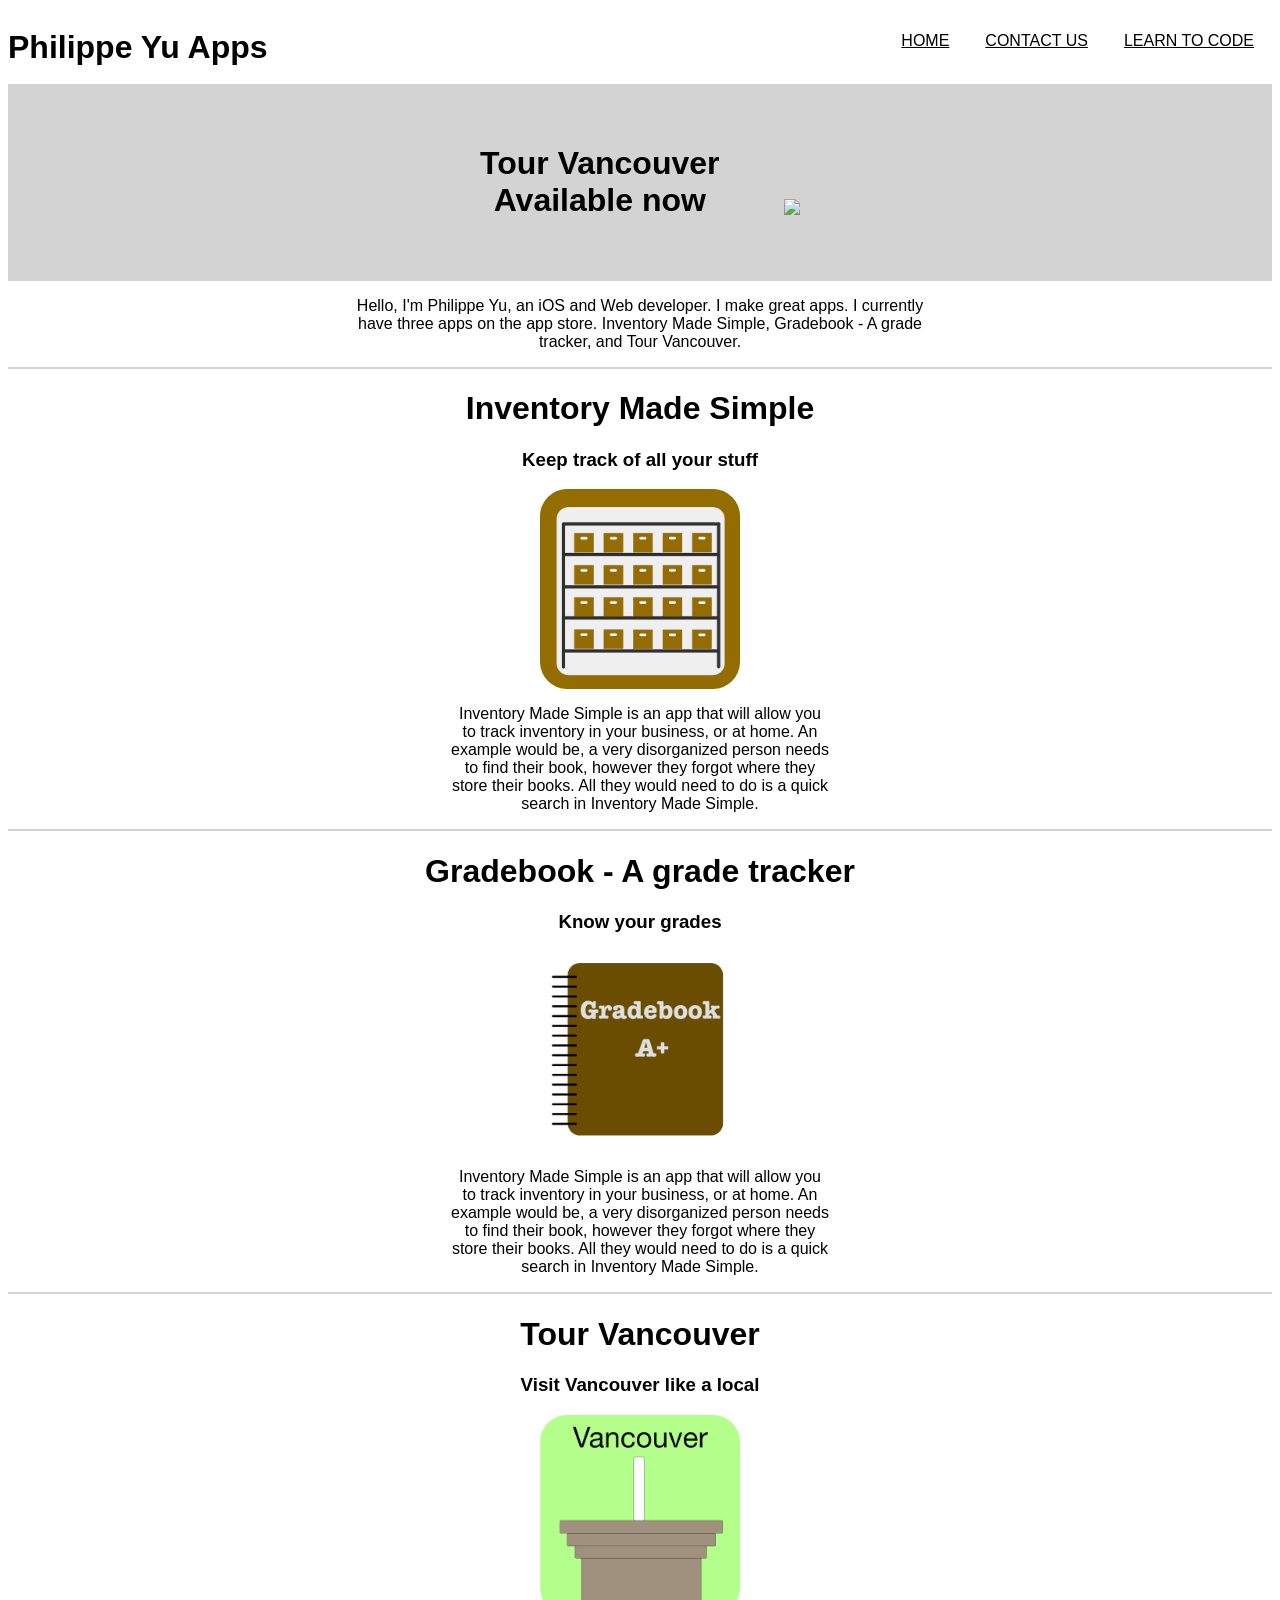
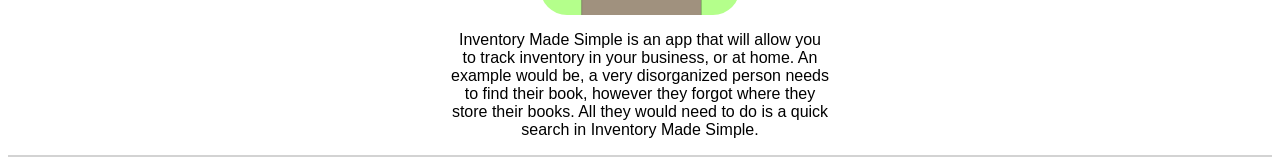
==== index.html @ 2276efa3 "Finished index.html" ====
<!DOCTYPE html>
<html>
  <head>
    <title>Philippe Yu - Home</title>
    <link rel="stylesheet" type="text/css" href="styleindex.css">
  </head>

  <body>
    <div class="navigation">
			<center>
				<ul>
          <li><a href="http://philippeyu.com/learntocode/">Learn to Code</a></li>
					<li><a href="about.html">Contact Us</a></li>
					<li><a href="index.html">Home</a></li>


					<div id="title">
						<li><h1>Philippe Yu Apps</h1></li>
					</div>

				</ul>
			</center>
		</div>

    <div class="banner">
      <center>
        <ul>
          <li><h1>Tour Vancouver<br>Available now</h1></li>
          <li><img src="http://philippeyu.com/gallery/47b8fd247da0d3079ce7b2bf14d1bd28_300x300.png"></li>
        </ul>
      </center>

    </div>

    <div class="about">
      <center>
        <p>Hello, I'm Philippe Yu, an iOS and Web developer. I make great apps. I currently have three apps on the app store. Inventory Made Simple, Gradebook - A grade tracker, and Tour Vancouver.</p>
      </center>
    </div>

    <div class="divider"></div>

    <div class="app">
      <center>
        <h1>Inventory Made Simple</h1>
        <h3>Keep track of all your stuff</h3>
        <ul>
          <li><img src="./images/Inventory.jpg" width="200"></li>
          <li><p>Inventory Made Simple is an app that will allow you to track inventory in your business, or at home. An example would be, a very disorganized person needs to find their book, however they forgot where they store their books. All they would need to do is a quick search in Inventory Made Simple.</p>
        </ul>
      </center>
    </div>

    <div class="divider"></div>

    <div class="app">
      <center>
        <h1>Gradebook - A grade tracker</h1>
        <h3>Know your grades</h3>
        <ul>
          <li><img src="./images/Gradebook.png" width="200"></li>
          <li><p>Inventory Made Simple is an app that will allow you to track inventory in your business, or at home. An example would be, a very disorganized person needs to find their book, however they forgot where they store their books. All they would need to do is a quick search in Inventory Made Simple.</p>
        </ul>
      </center>
    </div>

    <div class="divider"></div>

    <div class="app">
      <center>
        <h1>Tour Vancouver</h1>
        <h3>Visit Vancouver like a local</h3>
        <ul>
          <li><img src="./images/Tour-Vancouver.png" width="200"></li>
          <li><p>Inventory Made Simple is an app that will allow you to track inventory in your business, or at home. An example would be, a very disorganized person needs to find their book, however they forgot where they store their books. All they would need to do is a quick search in Inventory Made Simple.</p>
        </ul>
      </center>
    </div>

    <div class="divider"></div>



  </body>
</html>
---- styleindex.css ----
body {
	background-color: #FFF;
	font-family: Helvetica, sans-serif;
}
/* Navigation Bar */
.navigation li {
	margin-left: 0px;
	margin-right: 0px;
	padding: 10px 2px;
	text-transform: uppercase;
	display: inline;
	float: right;

}

.navigation ul {
	margin: 0;
	padding: 0;
	list-style-type: none;
}

.navigation a {
	display: block;
	text-align: center;
	color: black;
	padding: 14px 16px;
}

.navigation {
	height: 60px;
	width: 100%;
	top: 0px;
	left: 0px;
}
.navigation h1 {
  padding: 0px 0px;
}

/* change the color when the mouse hovers over a navigation bar button */
.navigation a:hover {
	background-color: lightgray;
}

/* Make the title go on the left side of the navi bar */
#title li {
	float: left;
	padding-left: 0px;
	padding-top: 0px;
  text-transform: none;
  font-family: sans-serif;
}

/* Banner */
.banner {
  background-color: lightgrey;
  width: 100%;
  height: 30%;
}

.banner li {
  display: inline-block;
  float: none;
  padding: 0px 30px;
  text-align: center;
}

.banner ul {
  padding: 40px 0px;
}

.banner img {
  vertical-align: middle;
}

/* about */
.about p {
  width: 45%;
}

/* divider */
.divider {
  height: 2px;
  width: 100%;
  background-color: lightgrey;
}

/* app */
.app li {
  display: inline;
  float: none;
  padding: 0px 0px;
}
.app ul {
  padding: 10px 0px;
  display: inline;
  float: none;
}
.app img {
  vertical-align: middle;
  border-radius: 27px;
}

.app p {
  width: 30%;
  vertical-align: baseline;
}
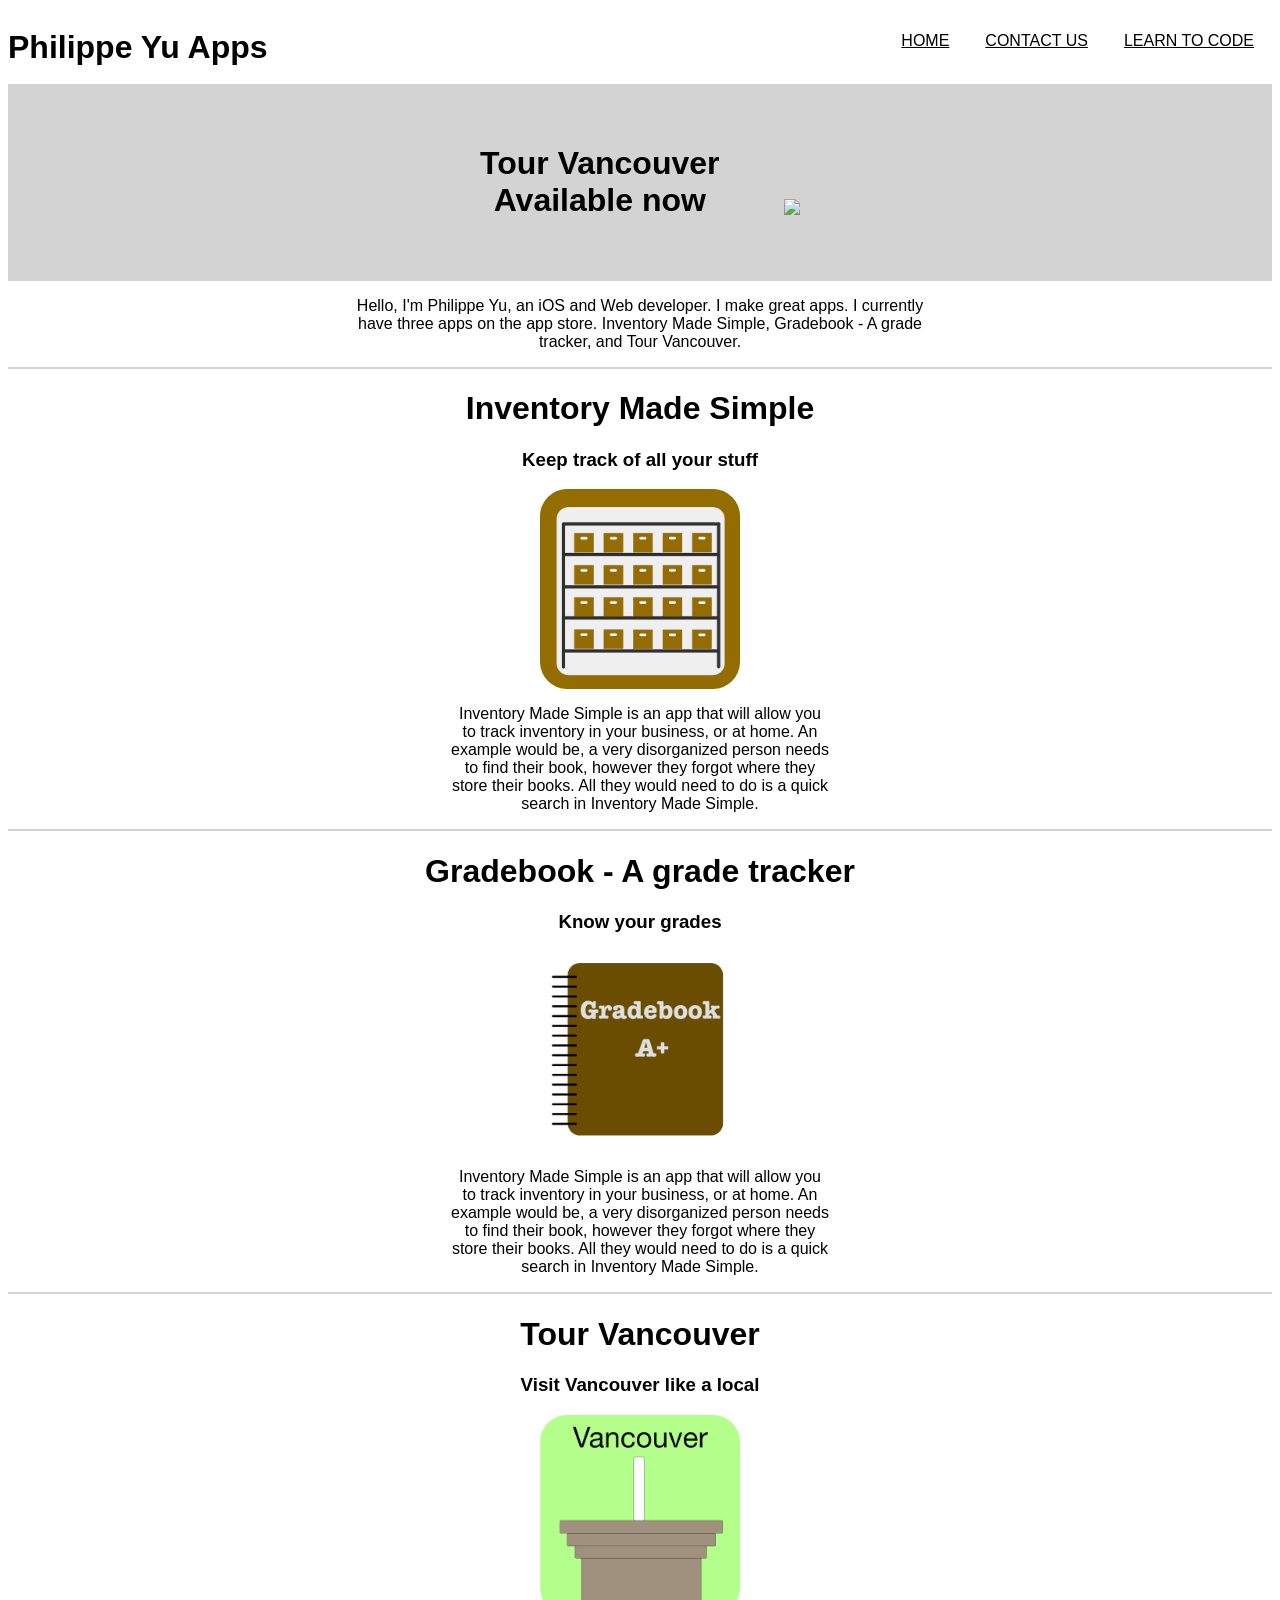
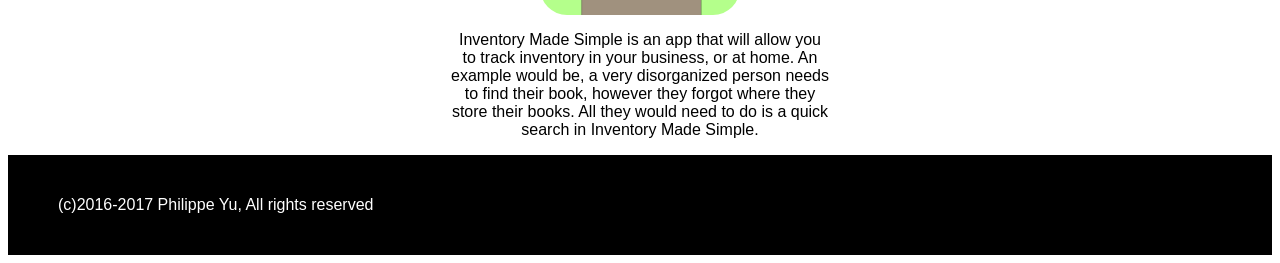
==== commit b8d05363: "Added a footer" ====
--- a/index.html
+++ b/index.html
@@ -77,8 +77,9 @@
       </center>
     </div>
 
-    <div class="divider"></div>
-
+    <div class="footer">
+      <p>(c)2016-2017 Philippe Yu, All rights reserved</p>
+    </div>
 
 
   </body>
--- a/styleindex.css
+++ b/styleindex.css
@@ -104,3 +104,19 @@
   width: 30%;
   vertical-align: baseline;
 }
+
+/* footer */
+
+.footer {
+	height: 100px;
+	background-color: black;
+	color: white;
+	width: 100%;
+}
+
+.footer p {
+	text-align: center;
+	display: inline-block;
+	float: none;
+	padding: 25px 50px;
+}
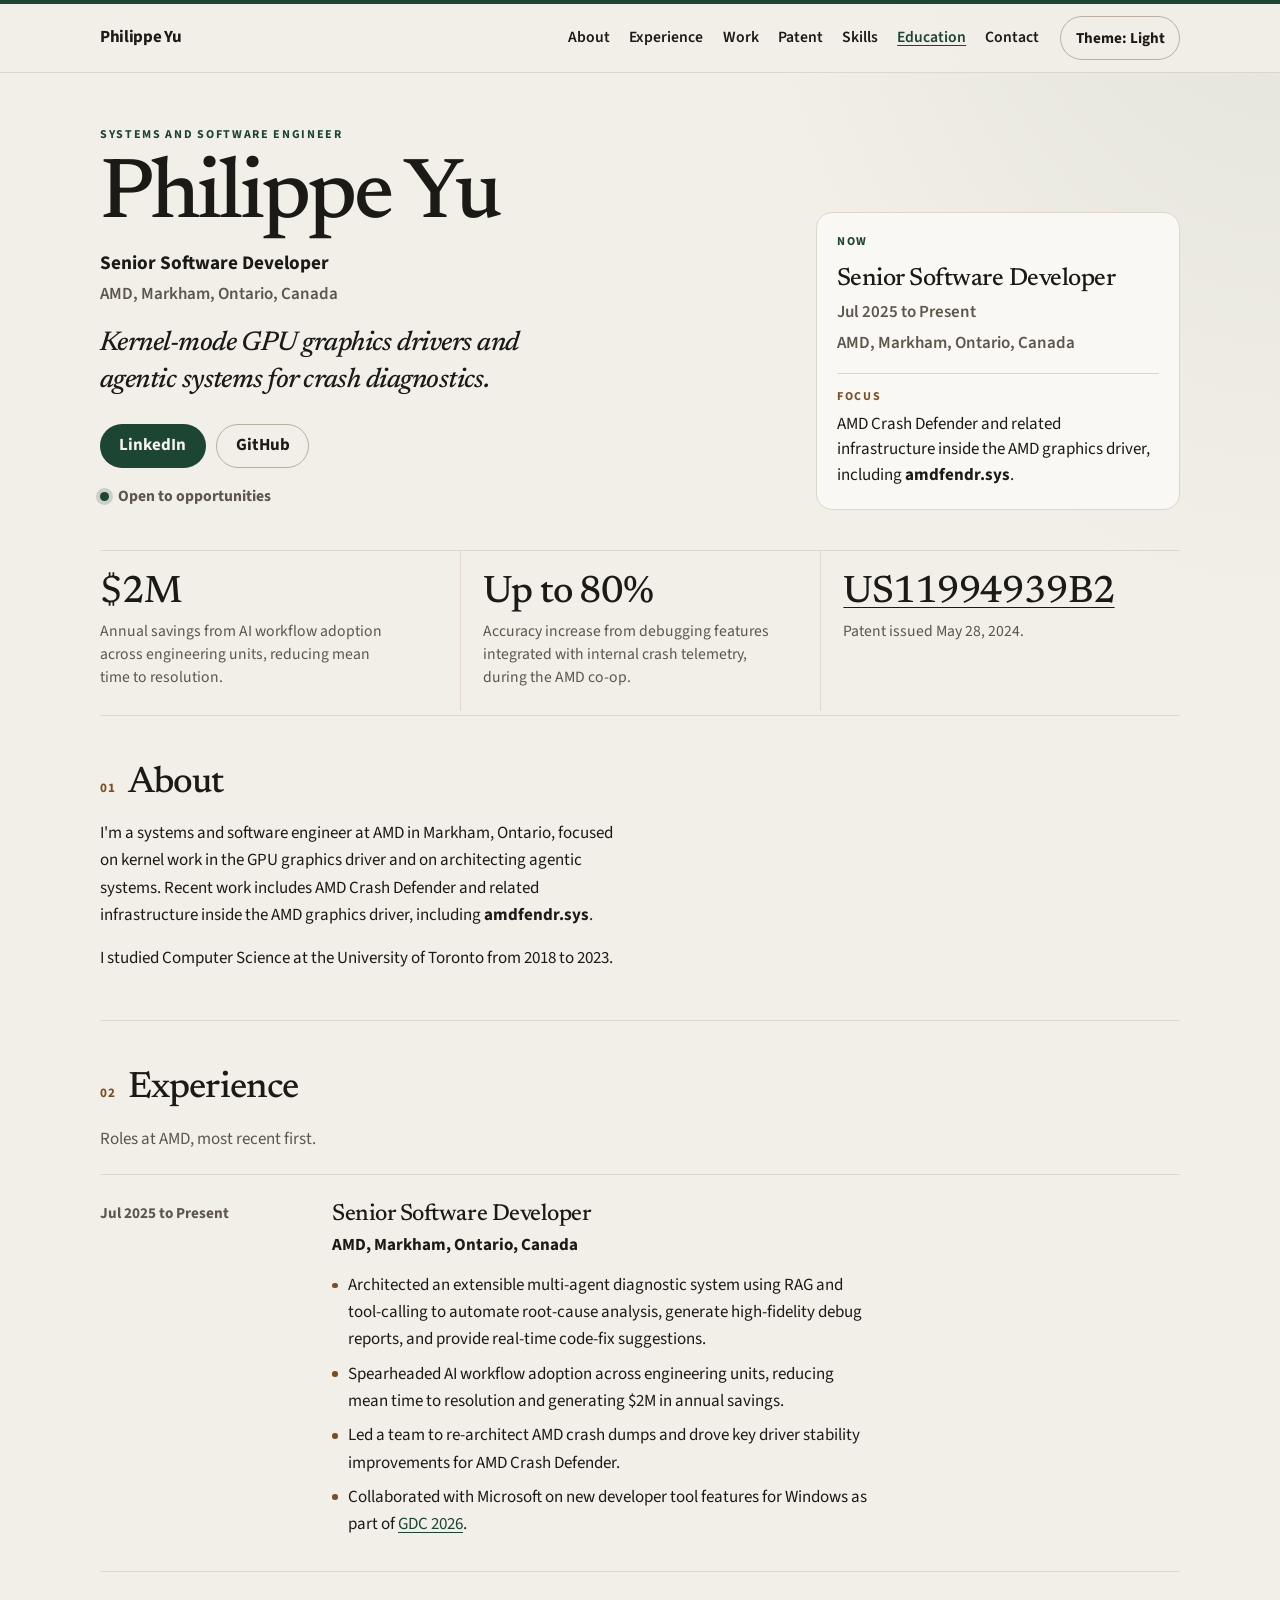
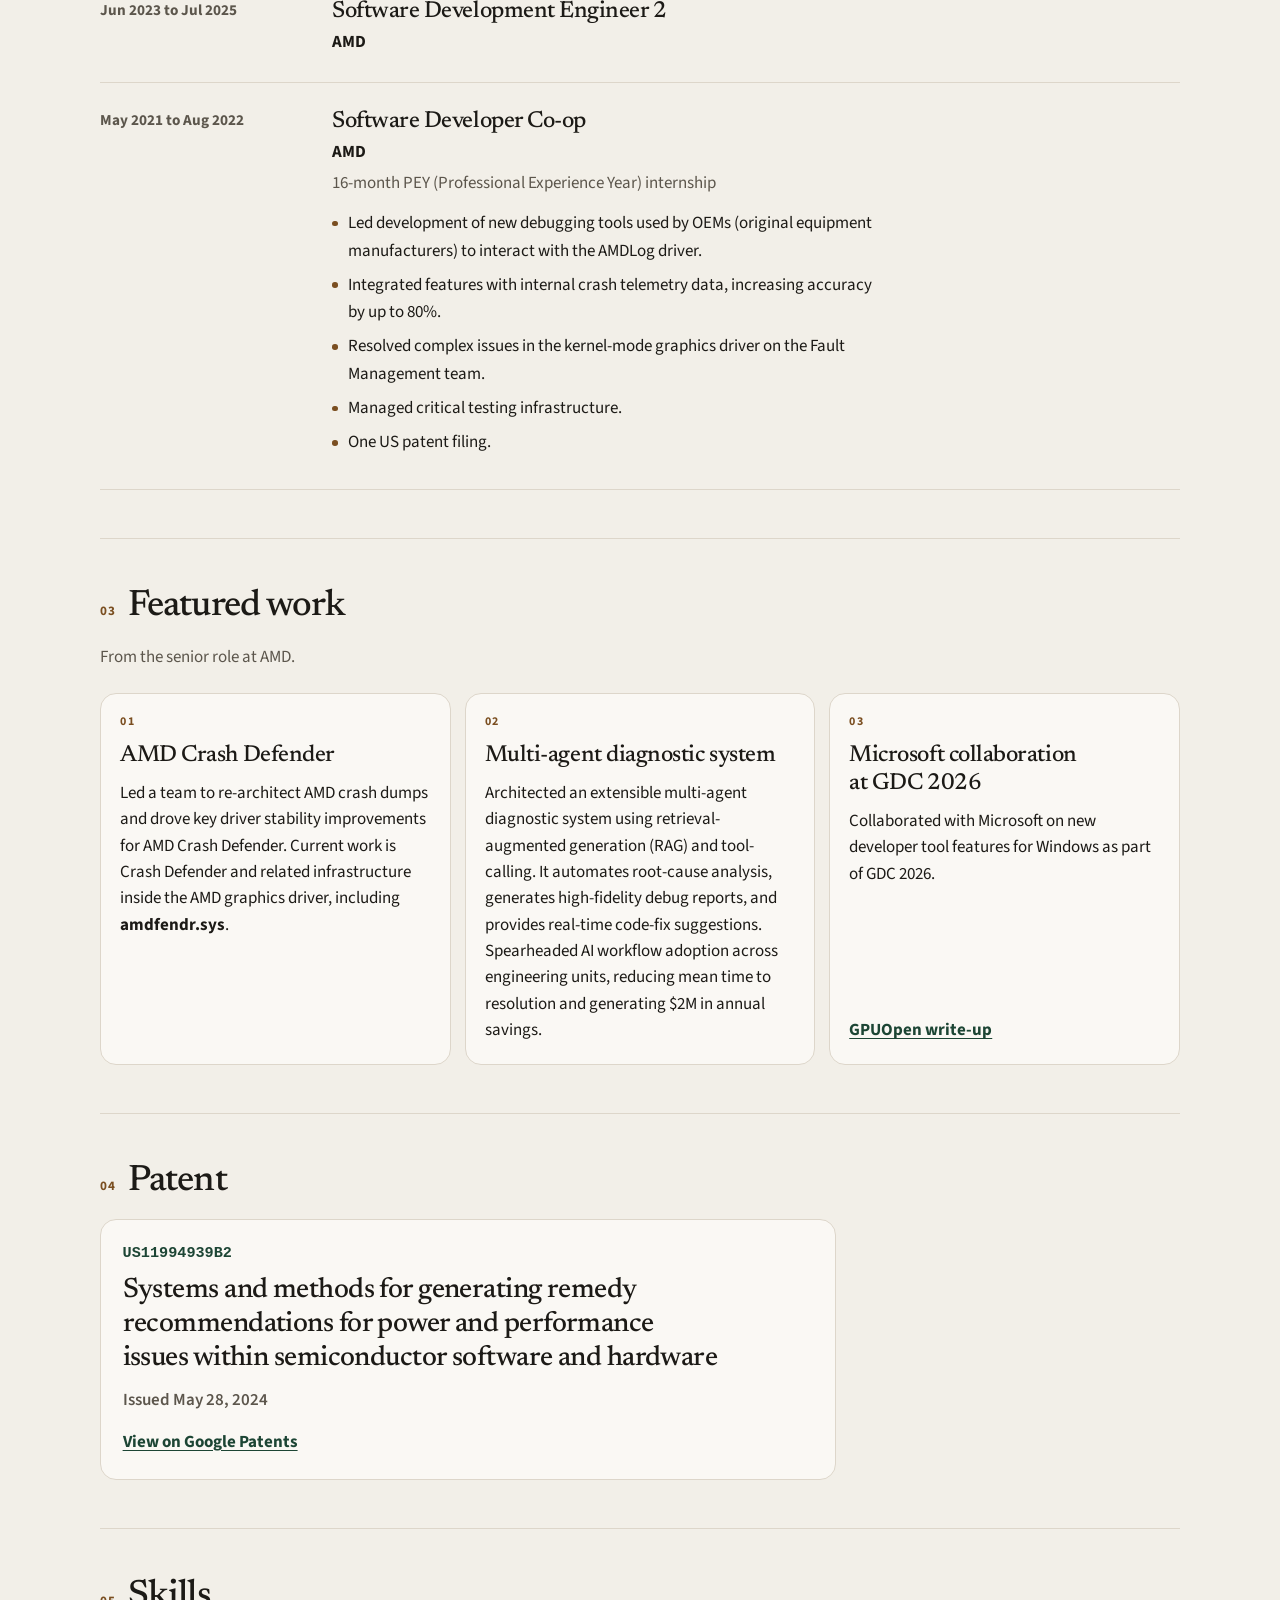
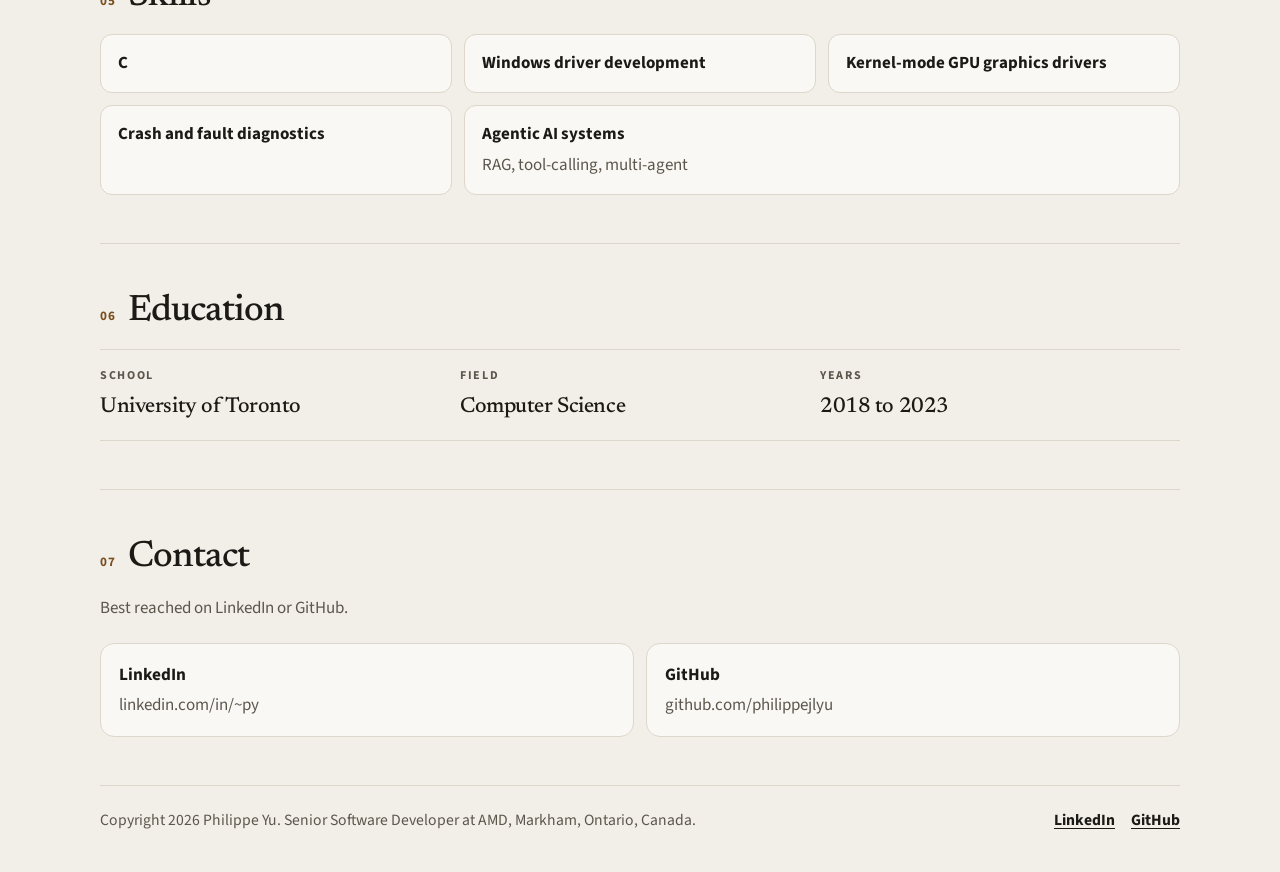
==== commit 3cc98854: "Replace the 2019 app site with a static personal site. GitHub Pages can serve this from the reposito" ====
--- a/index.html
+++ b/index.html
@@ -1,86 +1,344 @@
 <!DOCTYPE html>
-<html>
+<html lang="en-CA">
   <head>
-    <title>Philippe Yu - Home</title>
-    <link rel="stylesheet" type="text/css" href="styleindex.css">
+    <meta charset="utf-8">
+    <meta name="viewport" content="width=device-width, initial-scale=1">
+    <title>Philippe Yu | Senior Software Developer at AMD</title>
+    <meta name="description" content="Philippe Yu is a Senior Software Developer at AMD in Markham, Ontario, focused on kernel-mode GPU drivers, Crash Defender, and agentic diagnostics.">
+    <meta name="author" content="Philippe Yu">
+    <meta name="color-scheme" content="light dark">
+    <meta name="theme-color" content="#f2efe8" id="theme-color">
+    <meta name="robots" content="index,follow,max-image-preview:large">
+    <meta name="format-detection" content="telephone=no">
+    <link rel="canonical" href="https://philippeyu.com/">
+    <meta property="og:type" content="website">
+    <meta property="og:site_name" content="Philippe Yu">
+    <meta property="og:locale" content="en_CA">
+    <meta property="og:url" content="https://philippeyu.com/">
+    <meta property="og:title" content="Philippe Yu | Senior Software Developer at AMD">
+    <meta property="og:description" content="Philippe Yu is a Senior Software Developer at AMD in Markham, Ontario, focused on kernel-mode GPU drivers, Crash Defender, and agentic diagnostics.">
+    <meta property="og:image" content="https://philippeyu.com/og.png">
+    <meta property="og:image:type" content="image/png">
+    <meta property="og:image:width" content="1200">
+    <meta property="og:image:height" content="630">
+    <meta property="og:image:alt" content="Philippe Yu, Senior Software Developer at AMD in Markham, Ontario.">
+    <meta name="twitter:card" content="summary_large_image">
+    <meta name="twitter:title" content="Philippe Yu | Senior Software Developer at AMD">
+    <meta name="twitter:description" content="Philippe Yu is a Senior Software Developer at AMD in Markham, Ontario, focused on kernel-mode GPU drivers, Crash Defender, and agentic diagnostics.">
+    <meta name="twitter:image" content="https://philippeyu.com/og.png">
+    <meta name="twitter:image:alt" content="Philippe Yu, Senior Software Developer at AMD in Markham, Ontario.">
+    <link rel="icon" href="favicon.svg" type="image/svg+xml">
+    <link rel="icon" href="favicon-32.png" type="image/png" sizes="32x32">
+    <link rel="apple-touch-icon" href="apple-touch-icon.png">
+    <link rel="me" href="https://github.com/philippejlyu">
+    <link rel="me" href="https://www.linkedin.com/in/~py">
+    <link rel="preload" href="fonts/newsreader-500.woff2" as="font" type="font/woff2" crossorigin>
+    <link rel="preload" href="fonts/source-sans-3-400.woff2" as="font" type="font/woff2" crossorigin>
+    <script>
+      (function () {
+        var root = document.documentElement;
+        root.classList.add("js");
+        var theme = null;
+        try { theme = localStorage.getItem("theme"); } catch (e) {}
+        if (theme === "light" || theme === "dark") root.setAttribute("data-theme", theme);
+        var dark = theme === "dark" || (theme !== "light" && window.matchMedia("(prefers-color-scheme: dark)").matches);
+        var meta = document.getElementById("theme-color");
+        if (meta) meta.setAttribute("content", dark ? "#131411" : "#f2efe8");
+      })();
+    </script>
+    <style>
+      :root { color-scheme: light; background: #f2efe8; }
+      @media (prefers-color-scheme: dark) {
+        :root:not([data-theme="light"]) { color-scheme: dark; background: #131411; }
+      }
+      :root[data-theme="dark"] { color-scheme: dark; background: #131411; }
+      :root[data-theme="light"] { color-scheme: light; background: #f2efe8; }
+    </style>
+    <link rel="stylesheet" href="styles.css">
+    <script type="application/ld+json">
+      {
+        "@context": "https://schema.org",
+        "@type": "Person",
+        "name": "Philippe Yu",
+        "jobTitle": "Senior Software Developer",
+        "description": "Systems and software engineer at AMD working on kernel-mode GPU graphics drivers, Crash Defender, and agentic diagnostic systems.",
+        "url": "https://philippeyu.com/",
+        "worksFor": {
+          "@type": "Organization",
+          "name": "AMD",
+          "address": {
+            "@type": "PostalAddress",
+            "addressLocality": "Markham",
+            "addressRegion": "Ontario",
+            "addressCountry": "CA"
+          }
+        },
+        "alumniOf": {
+          "@type": "CollegeOrUniversity",
+          "name": "University of Toronto"
+        },
+        "knowsAbout": [
+          "C",
+          "Windows driver development",
+          "Kernel-mode GPU graphics drivers",
+          "Crash and fault diagnostics",
+          "Agentic AI systems (RAG, tool-calling, multi-agent)"
+        ],
+        "sameAs": [
+          "https://github.com/philippejlyu",
+          "https://www.linkedin.com/in/~py"
+        ]
+      }
+    </script>
   </head>
-
-  <body>
-    <div class="navigation">
-			<center>
-				<ul>
-          <li><a href="http://philippeyu.com/learntocode/">Learn to Code</a></li>
-					<li><a href="about.html">Contact Us</a></li>
-					<li><a href="index.html">Home</a></li>
-
-
-					<div id="title">
-						<li><h1>Philippe Yu Apps</h1></li>
-					</div>
-
-				</ul>
-			</center>
-		</div>
-
-    <div class="banner">
-      <center>
-        <ul>
-          <li><h1>Tour Vancouver<br>Available now</h1></li>
-          <li><img src="http://philippeyu.com/gallery/47b8fd247da0d3079ce7b2bf14d1bd28_300x300.png"></li>
-        </ul>
-      </center>
-
-    </div>
-
-    <div class="about">
-      <center>
-        <p>Hello, I'm Philippe Yu, an iOS and Web developer. I make great apps. I currently have three apps on the app store. Inventory Made Simple, Gradebook - A grade tracker, and Tour Vancouver.</p>
-      </center>
-    </div>
-
-    <div class="divider"></div>
-
-    <div class="app">
-      <center>
-        <h1>Inventory Made Simple</h1>
-        <h3>Keep track of all your stuff</h3>
-        <ul>
-          <li><img src="./images/Inventory.jpg" width="200"></li>
-          <li><p>Inventory Made Simple is an app that will allow you to track inventory in your business, or at home. An example would be, a very disorganized person needs to find their book, however they forgot where they store their books. All they would need to do is a quick search in Inventory Made Simple.</p>
-        </ul>
-      </center>
-    </div>
-
-    <div class="divider"></div>
-
-    <div class="app">
-      <center>
-        <h1>Gradebook - A grade tracker</h1>
-        <h3>Know your grades</h3>
-        <ul>
-          <li><img src="./images/Gradebook.png" width="200"></li>
-          <li><p>Inventory Made Simple is an app that will allow you to track inventory in your business, or at home. An example would be, a very disorganized person needs to find their book, however they forgot where they store their books. All they would need to do is a quick search in Inventory Made Simple.</p>
-        </ul>
-      </center>
-    </div>
-
-    <div class="divider"></div>
-
-    <div class="app">
-      <center>
-        <h1>Tour Vancouver</h1>
-        <h3>Visit Vancouver like a local</h3>
-        <ul>
-          <li><img src="./images/Tour-Vancouver.png" width="200"></li>
-          <li><p>Inventory Made Simple is an app that will allow you to track inventory in your business, or at home. An example would be, a very disorganized person needs to find their book, however they forgot where they store their books. All they would need to do is a quick search in Inventory Made Simple.</p>
-        </ul>
-      </center>
-    </div>
-
-    <div class="footer">
-      <p>(c)2016-2017 Philippe Yu, All rights reserved</p>
-    </div>
-
-
+  <body id="top">
+    <a class="skip-link" href="#content">Skip to content</a>
+    <header class="site-header">
+      <div class="wrap header-bar">
+        <a class="brand" href="#top">Philippe Yu</a>
+        <button type="button" class="nav-toggle" aria-expanded="false" aria-controls="site-nav">
+          <span class="menu-label">Menu</span>
+          <span class="close-label">Close</span>
+        </button>
+        <nav id="site-nav" class="nav" aria-label="Sections">
+          <ul role="list">
+            <li><a href="#about">About</a></li>
+            <li><a href="#experience">Experience</a></li>
+            <li><a href="#work">Work</a></li>
+            <li><a href="#patent">Patent</a></li>
+            <li><a href="#skills">Skills</a></li>
+            <li><a href="#education">Education</a></li>
+            <li><a href="#contact">Contact</a></li>
+          </ul>
+        </nav>
+        <button type="button" class="theme-toggle" aria-pressed="false">
+          <span class="when-light">Theme: Light</span>
+          <span class="when-dark">Theme: Dark</span>
+        </button>
+      </div>
+    </header>
+
+    <main id="content" tabindex="-1">
+      <section class="hero" aria-labelledby="hero-heading">
+        <div class="wrap">
+          <div class="hero-grid">
+            <div class="hero-copy">
+              <p class="kicker">Systems and software engineer</p>
+              <h1 id="hero-heading">
+                <span class="name">Philippe Yu</span>
+                <span class="role">Senior Software Developer</span>
+              </h1>
+              <p class="org">AMD, Markham, Ontario, Canada</p>
+              <p class="pitch">Kernel-mode GPU graphics drivers and agentic systems for crash diagnostics.</p>
+              <div class="hero-actions">
+                <a class="button button-primary" href="https://www.linkedin.com/in/~py" rel="me noopener noreferrer" target="_blank">LinkedIn<span class="sr-only"> (opens in a new tab)</span></a>
+                <a class="button button-secondary" href="https://github.com/philippejlyu" rel="me noopener noreferrer" target="_blank">GitHub<span class="sr-only"> (opens in a new tab)</span></a>
+              </div>
+              <p class="availability"><span class="status-dot" aria-hidden="true"></span> Open to opportunities</p>
+            </div>
+            <aside class="now" aria-label="Current role">
+              <p class="now-kicker">Now</p>
+              <p class="now-title">Senior Software Developer</p>
+              <p class="now-meta"><time datetime="2025-07">Jul 2025</time> to Present</p>
+              <p class="now-meta">AMD, Markham, Ontario, Canada</p>
+              <p class="now-focus"><span class="now-label">Focus</span> AMD Crash Defender and related infrastructure inside the AMD graphics driver, including <code>amdfendr.sys</code>.</p>
+            </aside>
+          </div>
+          <ul class="stats" role="list">
+            <li>
+              <p class="stat-value">$2M</p>
+              <p class="stat-label">Annual savings from AI workflow adoption across engineering units, reducing mean time to resolution.</p>
+            </li>
+            <li>
+              <p class="stat-value">Up to 80%</p>
+              <p class="stat-label">Accuracy increase from debugging features integrated with internal crash telemetry, during the AMD co-op.</p>
+            </li>
+            <li>
+              <p class="stat-value"><a href="#patent">US11994939B2</a></p>
+              <p class="stat-label">Patent issued May 28, 2024.</p>
+            </li>
+          </ul>
+        </div>
+      </section>
+
+      <section id="about" class="section" aria-labelledby="about-heading">
+        <div class="wrap">
+          <div class="section-heading">
+            <span class="section-index" aria-hidden="true">01</span>
+            <h2 id="about-heading">About</h2>
+          </div>
+          <div class="prose">
+            <p>I'm a systems and software engineer at AMD in Markham, Ontario, focused on kernel work in the GPU graphics driver and on architecting agentic systems. Recent work includes AMD Crash Defender and related infrastructure inside the AMD graphics driver, including <code>amdfendr.sys</code>.</p>
+            <p>I studied Computer Science at the University of Toronto from 2018 to 2023.</p>
+          </div>
+        </div>
+      </section>
+
+      <section id="experience" class="section" aria-labelledby="experience-heading">
+        <div class="wrap">
+          <div class="section-heading">
+            <span class="section-index" aria-hidden="true">02</span>
+            <h2 id="experience-heading">Experience</h2>
+          </div>
+          <p class="lede">Roles at AMD, most recent first.</p>
+          <ol class="timeline" role="list">
+            <li>
+              <p class="when"><time datetime="2025-07">Jul 2025</time> to Present</p>
+              <article>
+                <h3>Senior Software Developer</h3>
+                <p class="where">AMD, Markham, Ontario, Canada</p>
+                <ul class="role-list" role="list">
+                  <li>Architected an extensible multi-agent diagnostic system using RAG and tool-calling to automate root-cause analysis, generate high-fidelity debug reports, and provide real-time code-fix suggestions.</li>
+                  <li>Spearheaded AI workflow adoption across engineering units, reducing mean time to resolution and generating $2M in annual savings.</li>
+                  <li>Led a team to re-architect AMD crash dumps and drove key driver stability improvements for AMD Crash Defender.</li>
+                  <li>Collaborated with Microsoft on new developer tool features for Windows as part of <a href="https://gpuopen.com/learn/amd-microsoft-gdc-2026/" target="_blank" rel="noopener noreferrer">GDC 2026</a><span class="sr-only"> (opens in a new tab)</span>.</li>
+                </ul>
+              </article>
+            </li>
+            <li>
+              <p class="when"><time datetime="2023-06">Jun 2023</time> to <time datetime="2025-07">Jul 2025</time></p>
+              <article>
+                <h3>Software Development Engineer 2</h3>
+                <p class="where">AMD</p>
+              </article>
+            </li>
+            <li>
+              <p class="when"><time datetime="2021-05">May 2021</time> to <time datetime="2022-08">Aug 2022</time></p>
+              <article>
+                <h3>Software Developer Co-op</h3>
+                <p class="where">AMD</p>
+                <p class="role-note">16-month PEY (Professional Experience Year) internship</p>
+                <ul class="role-list" role="list">
+                  <li>Led development of new debugging tools used by OEMs (original equipment manufacturers) to interact with the AMDLog driver.</li>
+                  <li>Integrated features with internal crash telemetry data, increasing accuracy by up to 80%.</li>
+                  <li>Resolved complex issues in the kernel-mode graphics driver on the Fault Management team.</li>
+                  <li>Managed critical testing infrastructure.</li>
+                  <li>One US patent filing.</li>
+                </ul>
+              </article>
+            </li>
+          </ol>
+        </div>
+      </section>
+
+      <section id="work" class="section" aria-labelledby="work-heading">
+        <div class="wrap">
+          <div class="section-heading">
+            <span class="section-index" aria-hidden="true">03</span>
+            <h2 id="work-heading">Featured work</h2>
+          </div>
+          <p class="lede">From the senior role at AMD.</p>
+          <div class="work-grid">
+            <article class="work-card">
+              <p class="work-index" aria-hidden="true">01</p>
+              <h3>AMD Crash Defender</h3>
+              <p>Led a team to re-architect AMD crash dumps and drove key driver stability improvements for AMD Crash Defender. Current work is Crash Defender and related infrastructure inside the AMD graphics driver, including <code>amdfendr.sys</code>.</p>
+            </article>
+            <article class="work-card">
+              <p class="work-index" aria-hidden="true">02</p>
+              <h3>Multi-agent diagnostic system</h3>
+              <p>Architected an extensible multi-agent diagnostic system using retrieval-augmented generation (RAG) and tool-calling. It automates root-cause analysis, generates high-fidelity debug reports, and provides real-time code-fix suggestions. Spearheaded AI workflow adoption across engineering units, reducing mean time to resolution and generating $2M in annual savings.</p>
+            </article>
+            <article class="work-card">
+              <p class="work-index" aria-hidden="true">03</p>
+              <h3>Microsoft collaboration at GDC 2026</h3>
+              <p>Collaborated with Microsoft on new developer tool features for Windows as part of GDC 2026.</p>
+              <p class="work-link"><a class="text-link" href="https://gpuopen.com/learn/amd-microsoft-gdc-2026/" target="_blank" rel="noopener noreferrer">GPUOpen write-up<span class="sr-only"> (opens in a new tab)</span></a></p>
+            </article>
+          </div>
+        </div>
+      </section>
+
+      <section id="patent" class="section" aria-labelledby="patent-heading">
+        <div class="wrap">
+          <div class="section-heading">
+            <span class="section-index" aria-hidden="true">04</span>
+            <h2 id="patent-heading">Patent</h2>
+          </div>
+          <article class="patent">
+            <p class="patent-id">US11994939B2</p>
+            <h3>Systems and methods for generating remedy recommendations for power and performance issues within semiconductor software and hardware</h3>
+            <p class="patent-meta">Issued <time datetime="2024-05-28">May 28, 2024</time></p>
+            <p><a class="text-link" href="https://patents.google.com/patent/US11994939B2" target="_blank" rel="noopener noreferrer">View on Google Patents<span class="sr-only"> (opens in a new tab)</span></a></p>
+          </article>
+        </div>
+      </section>
+
+      <section id="skills" class="section" aria-labelledby="skills-heading">
+        <div class="wrap">
+          <div class="section-heading">
+            <span class="section-index" aria-hidden="true">05</span>
+            <h2 id="skills-heading">Skills</h2>
+          </div>
+          <ul class="skills" role="list">
+            <li>C</li>
+            <li>Windows driver development</li>
+            <li>Kernel-mode GPU graphics drivers</li>
+            <li>Crash and fault diagnostics</li>
+            <li>Agentic AI systems <span>RAG, tool-calling, multi-agent</span></li>
+          </ul>
+        </div>
+      </section>
+
+      <section id="education" class="section" aria-labelledby="education-heading">
+        <div class="wrap">
+          <div class="section-heading">
+            <span class="section-index" aria-hidden="true">06</span>
+            <h2 id="education-heading">Education</h2>
+          </div>
+          <dl class="spec">
+            <div>
+              <dt>School</dt>
+              <dd>University of Toronto</dd>
+            </div>
+            <div>
+              <dt>Field</dt>
+              <dd>Computer Science</dd>
+            </div>
+            <div>
+              <dt>Years</dt>
+              <dd>2018 to 2023</dd>
+            </div>
+          </dl>
+        </div>
+      </section>
+
+      <section id="contact" class="section" aria-labelledby="contact-heading">
+        <div class="wrap">
+          <div class="section-heading">
+            <span class="section-index" aria-hidden="true">07</span>
+            <h2 id="contact-heading">Contact</h2>
+          </div>
+          <p class="lede">Best reached on LinkedIn or GitHub.</p>
+          <ul class="contact-list" role="list">
+            <li>
+              <a href="https://www.linkedin.com/in/~py" rel="me noopener noreferrer" target="_blank">
+                <span class="contact-kind">LinkedIn</span>
+                <span class="contact-url">linkedin.com/in/~py</span>
+                <span class="sr-only"> (opens in a new tab)</span>
+              </a>
+            </li>
+            <li>
+              <a href="https://github.com/philippejlyu" rel="me noopener noreferrer" target="_blank">
+                <span class="contact-kind">GitHub</span>
+                <span class="contact-url">github.com/philippejlyu</span>
+                <span class="sr-only"> (opens in a new tab)</span>
+              </a>
+            </li>
+          </ul>
+        </div>
+      </section>
+    </main>
+
+    <footer class="site-footer">
+      <div class="wrap footer-bar">
+        <p>Copyright 2026 Philippe Yu. Senior Software Developer at AMD, Markham, Ontario, Canada.</p>
+        <p class="footer-links">
+          <a href="https://www.linkedin.com/in/~py" rel="me noopener noreferrer" target="_blank">LinkedIn<span class="sr-only"> (opens in a new tab)</span></a>
+          <a href="https://github.com/philippejlyu" rel="me noopener noreferrer" target="_blank">GitHub<span class="sr-only"> (opens in a new tab)</span></a>
+        </p>
+      </div>
+    </footer>
+    <script src="script.js"></script>
   </body>
 </html>
--- a/styles.css
+++ b/styles.css
@@ -0,0 +1,973 @@
+@font-face {
+  font-family: "Newsreader";
+  font-style: normal;
+  font-weight: 500;
+  font-display: swap;
+  src: url("fonts/newsreader-500.woff2") format("woff2");
+  unicode-range: U+0000-00FF, U+0131, U+0152-0153, U+02BB-02BC, U+02C6, U+02DA, U+02DC, U+2000-206F, U+20AC, U+2122, U+2191, U+2193, U+2212, U+2215, U+FEFF, U+FFFD;
+}
+
+@font-face {
+  font-family: "Newsreader";
+  font-style: italic;
+  font-weight: 500;
+  font-display: swap;
+  src: url("fonts/newsreader-500-italic.woff2") format("woff2");
+  unicode-range: U+0000-00FF, U+0131, U+0152-0153, U+02BB-02BC, U+02C6, U+02DA, U+02DC, U+2000-206F, U+20AC, U+2122, U+2191, U+2193, U+2212, U+2215, U+FEFF, U+FFFD;
+}
+
+@font-face {
+  font-family: "Source Sans 3";
+  font-style: normal;
+  font-weight: 400;
+  font-display: swap;
+  src: url("fonts/source-sans-3-400.woff2") format("woff2");
+  unicode-range: U+0000-00FF, U+0131, U+0152-0153, U+02BB-02BC, U+02C6, U+02DA, U+02DC, U+2000-206F, U+20AC, U+2122, U+2191, U+2193, U+2212, U+2215, U+FEFF, U+FFFD;
+}
+
+@font-face {
+  font-family: "Source Sans 3";
+  font-style: normal;
+  font-weight: 600;
+  font-display: swap;
+  src: url("fonts/source-sans-3-600.woff2") format("woff2");
+  unicode-range: U+0000-00FF, U+0131, U+0152-0153, U+02BB-02BC, U+02C6, U+02DA, U+02DC, U+2000-206F, U+20AC, U+2122, U+2191, U+2193, U+2212, U+2215, U+FEFF, U+FFFD;
+}
+
+@font-face {
+  font-family: "Source Sans 3";
+  font-style: normal;
+  font-weight: 700;
+  font-display: swap;
+  src: url("fonts/source-sans-3-700.woff2") format("woff2");
+  unicode-range: U+0000-00FF, U+0131, U+0152-0153, U+02BB-02BC, U+02C6, U+02DA, U+02DC, U+2000-206F, U+20AC, U+2122, U+2191, U+2193, U+2212, U+2215, U+FEFF, U+FFFD;
+}
+
+:root {
+  color-scheme: light;
+  --bg: #f2efe8;
+  --bg-elevated: #faf8f4;
+  --ink: #1c1a16;
+  --muted: #5c564c;
+  --brass: #7a4e20;
+  --accent: #1c4534;
+  --accent-fill: #1c4534;
+  --accent-fill-hover: #143528;
+  --on-accent: #f7f4ee;
+  --line: #ddd6ca;
+  --line-strong: #b9b0a2;
+  --glow: rgba(28, 69, 52, 0.09);
+  --selection: #d5e4da;
+  --header: rgba(242, 239, 232, 0.9);
+  --dot: #1c4534;
+  --serif: "Newsreader", "Iowan Old Style", "Palatino Linotype", Palatino, Georgia, serif;
+  --sans: "Source Sans 3", "Segoe UI", "Helvetica Neue", Arial, sans-serif;
+  --mono: ui-monospace, "Cascadia Mono", "Segoe UI Mono", Menlo, Consolas, monospace;
+}
+
+:root[data-theme="dark"] {
+  color-scheme: dark;
+  --bg: #131411;
+  --bg-elevated: #1c1e1a;
+  --ink: #f3efe6;
+  --muted: #c8c1b4;
+  --brass: #e4c78d;
+  --accent: #b7e4cc;
+  --accent-fill: #c6ead8;
+  --accent-fill-hover: #daf6e8;
+  --on-accent: #132019;
+  --line: #31352f;
+  --line-strong: #5c6154;
+  --glow: rgba(183, 228, 204, 0.08);
+  --selection: #2c4638;
+  --header: rgba(19, 20, 17, 0.9);
+  --dot: #8fceb0;
+}
+
+@media (prefers-color-scheme: dark) {
+  :root:not([data-theme="light"]) {
+    color-scheme: dark;
+    --bg: #131411;
+    --bg-elevated: #1c1e1a;
+    --ink: #f3efe6;
+    --muted: #c8c1b4;
+    --brass: #e4c78d;
+    --accent: #b7e4cc;
+    --accent-fill: #c6ead8;
+    --accent-fill-hover: #daf6e8;
+    --on-accent: #132019;
+    --line: #31352f;
+    --line-strong: #5c6154;
+    --glow: rgba(183, 228, 204, 0.08);
+    --selection: #2c4638;
+    --header: rgba(19, 20, 17, 0.9);
+    --dot: #8fceb0;
+  }
+}
+
+*,
+*::before,
+*::after {
+  box-sizing: border-box;
+}
+
+html {
+  scroll-behavior: smooth;
+  scroll-padding-top: 5.25rem;
+}
+
+body {
+  margin: 0;
+  font-family: var(--sans);
+  font-size: 1.0625rem;
+  line-height: 1.6;
+  color: var(--ink);
+  background:
+    radial-gradient(ellipse 80% 42% at 100% -8%, var(--glow), transparent 55%),
+    var(--bg);
+  text-rendering: optimizeLegibility;
+}
+
+h1,
+h2,
+h3,
+p,
+ul,
+ol,
+dl {
+  margin: 0;
+}
+
+ul,
+ol {
+  list-style: none;
+  padding: 0;
+}
+
+img {
+  max-width: 100%;
+  height: auto;
+}
+
+button {
+  font: inherit;
+  color: inherit;
+  background: none;
+  border: 0;
+  padding: 0;
+}
+
+a {
+  color: var(--accent);
+  text-underline-offset: 0.18em;
+}
+
+code {
+  font-family: inherit;
+  font-weight: 700;
+  font-size: 1em;
+  white-space: nowrap;
+}
+
+::selection {
+  background: var(--selection);
+  color: var(--ink);
+}
+
+:focus {
+  outline: none;
+}
+
+:focus-visible {
+  outline: 2px solid var(--accent);
+  outline-offset: 3px;
+}
+
+main:focus {
+  outline: none;
+}
+
+.sr-only {
+  position: absolute;
+  width: 1px;
+  height: 1px;
+  padding: 0;
+  margin: -1px;
+  overflow: hidden;
+  clip: rect(0, 0, 0, 0);
+  white-space: nowrap;
+  border: 0;
+}
+
+.skip-link {
+  position: absolute;
+  left: 1rem;
+  top: 0;
+  transform: translateY(-120%);
+  z-index: 50;
+  background: var(--ink);
+  color: var(--bg);
+  text-decoration: none;
+  font-weight: 700;
+  padding: 0.65rem 1rem;
+  border-radius: 0 0 10px 10px;
+}
+
+.skip-link:focus {
+  transform: none;
+}
+
+.wrap {
+  width: min(1080px, calc(100% - 2rem));
+  margin-inline: auto;
+}
+
+.site-header {
+  position: sticky;
+  top: 0;
+  z-index: 30;
+  background: var(--header);
+  backdrop-filter: blur(16px);
+  border-top: 4px solid var(--accent);
+  border-bottom: 1px solid var(--line);
+}
+
+.header-bar {
+  display: flex;
+  align-items: center;
+  gap: 0.35rem 0.75rem;
+  min-height: 4.25rem;
+}
+
+.brand {
+  color: var(--ink);
+  text-decoration: none;
+  font-weight: 700;
+  letter-spacing: -0.02em;
+  min-height: 2.75rem;
+  display: inline-flex;
+  align-items: center;
+}
+
+.brand:hover {
+  text-decoration: underline;
+  text-underline-offset: 0.18em;
+}
+
+.nav {
+  margin-left: auto;
+}
+
+.nav ul {
+  display: flex;
+  flex-wrap: wrap;
+  justify-content: flex-end;
+  gap: 0.1rem;
+}
+
+.nav a {
+  display: inline-flex;
+  align-items: center;
+  min-height: 2.75rem;
+  padding: 0 0.55rem;
+  color: var(--ink);
+  text-decoration: none;
+  font-weight: 600;
+  font-size: 0.98rem;
+  border-radius: 999px;
+}
+
+.nav a:hover,
+.nav a[aria-current="true"] {
+  color: var(--accent);
+  text-decoration: underline;
+  text-underline-offset: 0.22em;
+}
+
+.nav-toggle,
+.theme-toggle {
+  display: none;
+  align-items: center;
+  justify-content: center;
+  min-height: 2.75rem;
+  padding: 0 0.9rem;
+  border-radius: 999px;
+  border: 1px solid var(--line-strong);
+  background: transparent;
+  color: var(--ink);
+  font-weight: 700;
+  font-size: 0.95rem;
+  cursor: pointer;
+}
+
+.js .theme-toggle {
+  display: inline-flex;
+}
+
+.nav-toggle .close-label,
+.when-dark {
+  display: none;
+}
+
+.nav-toggle[aria-expanded="true"] .menu-label {
+  display: none;
+}
+
+.nav-toggle[aria-expanded="true"] .close-label {
+  display: inline;
+}
+
+:root[data-theme="dark"] .when-light {
+  display: none;
+}
+
+:root[data-theme="dark"] .when-dark {
+  display: inline;
+}
+
+@media (prefers-color-scheme: dark) {
+  :root:not([data-theme="light"]) .when-light {
+    display: none;
+  }
+
+  :root:not([data-theme="light"]) .when-dark {
+    display: inline;
+  }
+}
+
+.hero .wrap {
+  padding-top: 3.25rem;
+  padding-bottom: 0.25rem;
+}
+
+.hero-grid {
+  display: grid;
+  gap: 1.75rem;
+  align-items: start;
+}
+
+.kicker,
+.now-kicker,
+.now-label,
+.work-index,
+.spec dt {
+  font-size: 0.75rem;
+  font-weight: 700;
+  letter-spacing: 0.14em;
+  text-transform: uppercase;
+}
+
+.kicker,
+.now-kicker {
+  color: var(--accent);
+  margin-bottom: 0.85rem;
+}
+
+.name {
+  display: block;
+  font-family: var(--serif);
+  font-weight: 500;
+  font-size: clamp(2.9rem, 7.4vw, 5.35rem);
+  letter-spacing: -0.035em;
+  line-height: 0.92;
+  text-wrap: balance;
+}
+
+.role {
+  display: block;
+  margin-top: 0.9rem;
+  font-family: var(--sans);
+  font-weight: 700;
+  font-size: 1.2rem;
+  letter-spacing: 0;
+  line-height: 1.3;
+}
+
+.org {
+  margin-top: 0.3rem;
+  color: var(--muted);
+  font-weight: 600;
+}
+
+.pitch {
+  margin-top: 1.15rem;
+  max-width: 34rem;
+  font-family: var(--serif);
+  font-style: italic;
+  font-weight: 500;
+  font-size: clamp(1.35rem, 2.2vw, 1.7rem);
+  line-height: 1.35;
+  letter-spacing: -0.02em;
+  text-wrap: balance;
+}
+
+.hero-actions {
+  display: flex;
+  flex-wrap: wrap;
+  gap: 0.65rem;
+  margin-top: 1.5rem;
+}
+
+.button {
+  display: inline-flex;
+  align-items: center;
+  justify-content: center;
+  min-height: 2.75rem;
+  padding: 0.55rem 1.15rem;
+  border-radius: 999px;
+  border: 1px solid transparent;
+  font-weight: 700;
+  line-height: 1;
+  text-decoration: none;
+}
+
+.button-primary {
+  background: var(--accent-fill);
+  color: var(--on-accent);
+}
+
+.button-primary:hover {
+  background: var(--accent-fill-hover);
+}
+
+.button-secondary {
+  background: transparent;
+  color: var(--ink);
+  border-color: var(--line-strong);
+}
+
+.button-secondary:hover {
+  border-color: var(--ink);
+}
+
+.availability {
+  display: inline-flex;
+  align-items: center;
+  gap: 0.55rem;
+  margin-top: 1rem;
+  color: var(--muted);
+  font-weight: 700;
+  font-size: 0.98rem;
+}
+
+.status-dot {
+  width: 0.55rem;
+  height: 0.55rem;
+  border-radius: 50%;
+  background: var(--dot);
+  box-shadow: 0 0 0 4px color-mix(in srgb, var(--dot) 18%, transparent);
+}
+
+.now {
+  background: var(--bg-elevated);
+  border: 1px solid var(--line);
+  border-radius: 16px;
+  padding: 1.2rem 1.25rem 1.3rem;
+}
+
+.now-title {
+  font-family: var(--serif);
+  font-size: 1.55rem;
+  font-weight: 500;
+  letter-spacing: -0.02em;
+  line-height: 1.2;
+}
+
+.now-meta {
+  margin-top: 0.25rem;
+  color: var(--muted);
+  font-weight: 600;
+}
+
+.now-focus {
+  margin-top: 0.95rem;
+  padding-top: 0.9rem;
+  border-top: 1px solid var(--line);
+  line-height: 1.5;
+}
+
+.now-label {
+  display: block;
+  color: var(--brass);
+  margin-bottom: 0.35rem;
+}
+
+.stats {
+  display: grid;
+  grid-template-columns: 1fr;
+  margin-top: 2.5rem;
+  border-top: 1px solid var(--line);
+}
+
+.stats li {
+  padding: 1.15rem 0 1.2rem;
+}
+
+.stats li + li {
+  border-top: 1px solid var(--line);
+}
+
+.stat-value {
+  font-family: var(--serif);
+  font-size: clamp(1.85rem, 3vw, 2.45rem);
+  font-weight: 500;
+  letter-spacing: -0.03em;
+  line-height: 1.1;
+}
+
+.stat-value a {
+  color: inherit;
+  text-decoration-thickness: 1px;
+  text-underline-offset: 0.12em;
+}
+
+.stat-label {
+  margin-top: 0.4rem;
+  max-width: 36ch;
+  color: var(--muted);
+  font-size: 0.98rem;
+  line-height: 1.45;
+}
+
+.section .wrap {
+  border-top: 1px solid var(--line);
+  padding-top: 3rem;
+  padding-bottom: 3rem;
+}
+
+.section-heading {
+  display: flex;
+  align-items: baseline;
+  gap: 0.75rem;
+  margin-bottom: 1rem;
+}
+
+.section-index {
+  font-variant-numeric: tabular-nums;
+  font-size: 0.82rem;
+  font-weight: 700;
+  letter-spacing: 0.08em;
+  color: var(--brass);
+}
+
+h2 {
+  font-family: var(--serif);
+  font-weight: 500;
+  font-size: clamp(1.8rem, 3vw, 2.3rem);
+  letter-spacing: -0.025em;
+  line-height: 1.1;
+}
+
+h3 {
+  font-family: var(--serif);
+  font-weight: 500;
+  letter-spacing: -0.02em;
+  line-height: 1.2;
+}
+
+.lede {
+  max-width: 42rem;
+  margin-bottom: 1.35rem;
+  color: var(--muted);
+}
+
+.prose {
+  max-width: 65ch;
+}
+
+.prose p + p {
+  margin-top: 1rem;
+}
+
+.timeline {
+  margin-top: 0.25rem;
+}
+
+.timeline > li {
+  display: grid;
+  grid-template-columns: 1fr;
+  gap: 0.3rem;
+  padding: 1.4rem 0;
+  border-top: 1px solid var(--line);
+}
+
+.timeline > li:last-child {
+  border-bottom: 1px solid var(--line);
+}
+
+.when {
+  color: var(--muted);
+  font-weight: 700;
+  font-variant-numeric: tabular-nums;
+  font-size: 0.95rem;
+}
+
+.timeline h3 {
+  font-size: 1.45rem;
+}
+
+.where {
+  margin-top: 0.2rem;
+  font-weight: 700;
+}
+
+.role-note {
+  margin-top: 0.25rem;
+  color: var(--muted);
+}
+
+.role-list {
+  margin-top: 0.8rem;
+  max-width: 68ch;
+}
+
+.role-list li {
+  position: relative;
+  padding-left: 1rem;
+  margin: 0.45rem 0;
+}
+
+.role-list li::before {
+  content: "";
+  position: absolute;
+  left: 0;
+  top: 0.62em;
+  width: 0.35rem;
+  height: 0.35rem;
+  border-radius: 50%;
+  background: var(--brass);
+}
+
+.work-grid {
+  display: grid;
+  gap: 0.85rem;
+}
+
+.work-card {
+  display: flex;
+  flex-direction: column;
+  gap: 0.65rem;
+  min-height: 100%;
+  padding: 1.2rem 1.2rem 1.3rem;
+  background: var(--bg-elevated);
+  border: 1px solid var(--line);
+  border-radius: 16px;
+}
+
+.work-index {
+  color: var(--brass);
+}
+
+.work-card h3 {
+  font-size: 1.45rem;
+  text-wrap: balance;
+}
+
+.work-card p {
+  line-height: 1.55;
+}
+
+.work-link {
+  margin-top: auto;
+  padding-top: 0.35rem;
+}
+
+.text-link {
+  font-weight: 700;
+  text-underline-offset: 0.18em;
+}
+
+.text-link:hover {
+  text-decoration-thickness: 2px;
+}
+
+.patent {
+  max-width: 46rem;
+  padding: 1.35rem 1.35rem 1.45rem;
+  background: var(--bg-elevated);
+  border: 1px solid var(--line);
+  border-radius: 16px;
+}
+
+.patent-id {
+  font-family: var(--mono);
+  font-size: 0.95rem;
+  color: var(--accent);
+  font-weight: 600;
+}
+
+.patent h3 {
+  margin-top: 0.55rem;
+  font-size: clamp(1.35rem, 2.4vw, 1.75rem);
+  text-wrap: balance;
+}
+
+.patent-meta {
+  margin-top: 0.75rem;
+  color: var(--muted);
+  font-weight: 600;
+}
+
+.patent .text-link {
+  display: inline-flex;
+  margin-top: 0.9rem;
+}
+
+.skills {
+  display: grid;
+  gap: 0.75rem;
+}
+
+.skills li {
+  padding: 0.95rem 1.05rem;
+  background: var(--bg-elevated);
+  border: 1px solid var(--line);
+  border-radius: 12px;
+  font-weight: 700;
+}
+
+.skills li span {
+  display: block;
+  margin-top: 0.2rem;
+  font-weight: 400;
+  color: var(--muted);
+}
+
+.spec {
+  display: grid;
+  border-top: 1px solid var(--line);
+}
+
+.spec div {
+  padding: 1rem 1rem 1rem 0;
+  border-bottom: 1px solid var(--line);
+}
+
+.spec dt {
+  color: var(--muted);
+  margin-bottom: 0.3rem;
+}
+
+.spec dd {
+  margin: 0;
+  font-family: var(--serif);
+  font-size: 1.35rem;
+  font-weight: 500;
+  letter-spacing: -0.02em;
+}
+
+.contact-list {
+  display: grid;
+  gap: 0.75rem;
+}
+
+.contact-list a {
+  display: flex;
+  flex-direction: column;
+  gap: 0.2rem;
+  min-height: 2.75rem;
+  padding: 1.05rem 1.15rem;
+  color: inherit;
+  text-decoration: none;
+  background: var(--bg-elevated);
+  border: 1px solid var(--line);
+  border-radius: 14px;
+}
+
+.contact-list a:hover {
+  border-color: var(--accent);
+}
+
+.contact-list a:hover .contact-kind {
+  text-decoration: underline;
+  text-underline-offset: 0.16em;
+}
+
+.contact-kind {
+  font-weight: 700;
+  font-size: 1.08rem;
+}
+
+.contact-url {
+  color: var(--muted);
+  overflow-wrap: anywhere;
+}
+
+.site-footer .wrap {
+  border-top: 1px solid var(--line);
+  padding: 1.4rem 0 2.4rem;
+}
+
+.footer-bar {
+  display: flex;
+  flex-wrap: wrap;
+  gap: 0.75rem 1.5rem;
+  justify-content: space-between;
+  align-items: baseline;
+  color: var(--muted);
+  font-size: 0.98rem;
+}
+
+.footer-links {
+  display: flex;
+  gap: 1rem;
+}
+
+.footer-links a {
+  color: var(--ink);
+  font-weight: 700;
+}
+
+@media (min-width: 700px) {
+  .wrap {
+    width: min(1080px, calc(100% - 3rem));
+  }
+
+  .skills {
+    grid-template-columns: 1fr 1fr;
+  }
+
+  .spec {
+    grid-template-columns: repeat(3, minmax(0, 1fr));
+  }
+
+  .spec div {
+    padding-right: 1.5rem;
+  }
+
+  .contact-list {
+    grid-template-columns: 1fr 1fr;
+  }
+}
+
+@media (min-width: 800px) {
+  .stats {
+    grid-template-columns: repeat(3, minmax(0, 1fr));
+  }
+
+  .stats li {
+    padding: 1.3rem 1.4rem 1.4rem;
+  }
+
+  .stats li:first-child {
+    padding-left: 0;
+  }
+
+  .stats li + li {
+    border-top: 0;
+    border-left: 1px solid var(--line);
+  }
+
+  .timeline > li {
+    grid-template-columns: 12.5rem minmax(0, 1fr);
+    gap: 0.4rem 2rem;
+    padding: 1.6rem 0;
+  }
+}
+
+@media (min-width: 900px) {
+  .hero-grid {
+    grid-template-columns: minmax(0, 1.45fr) minmax(17rem, 0.8fr);
+    gap: 2rem 3.5rem;
+    align-items: end;
+  }
+}
+
+@media (min-width: 980px) {
+  .work-grid {
+    grid-template-columns: repeat(3, minmax(0, 1fr));
+  }
+
+  .skills {
+    grid-template-columns: repeat(3, minmax(0, 1fr));
+  }
+
+  .skills li:last-child {
+    grid-column: span 2;
+  }
+}
+
+@media (max-width: 1040px) {
+  .header-bar {
+    flex-wrap: wrap;
+  }
+
+  .brand { order: 1; }
+  .nav-toggle { order: 2; }
+  .theme-toggle { order: 3; margin-left: auto; }
+  .nav {
+    order: 4;
+    width: 100%;
+    margin-left: 0;
+  }
+
+  .js .nav { display: none; }
+  .js .nav.is-open { display: block; }
+  .js .nav-toggle { display: inline-flex; }
+
+  .nav ul {
+    justify-content: flex-start;
+    padding-bottom: 0.4rem;
+  }
+}
+
+@media (prefers-reduced-motion: reduce) {
+  html { scroll-behavior: auto; }
+
+  *,
+  *::before,
+  *::after {
+    transition: none !important;
+  }
+}
+
+@media (prefers-reduced-motion: no-preference) {
+  body,
+  .site-header,
+  .work-card,
+  .now,
+  .skills li,
+  .patent,
+  .contact-list a,
+  .button,
+  .theme-toggle,
+  .nav-toggle {
+    transition: background-color 160ms ease, color 160ms ease, border-color 160ms ease;
+  }
+}
+
+@media print {
+  :root,
+  :root[data-theme="dark"],
+  :root[data-theme="light"] {
+    --bg: #fff;
+    --bg-elevated: #fff;
+    --ink: #111;
+    --muted: #333;
+    --accent: #111;
+    --brass: #111;
+    --line: #ccc;
+    --line-strong: #111;
+    --header: #fff;
+  }
+
+  .site-header {
+    position: static;
+  }
+
+  .nav-toggle,
+  .theme-toggle,
+  .skip-link {
+    display: none !important;
+  }
+
+  .nav {
+    display: none !important;
+  }
+
+  a[href^="http"]::after {
+    content: " (" attr(href) ")";
+    font-weight: 400;
+    font-size: 0.85em;
+  }
+}
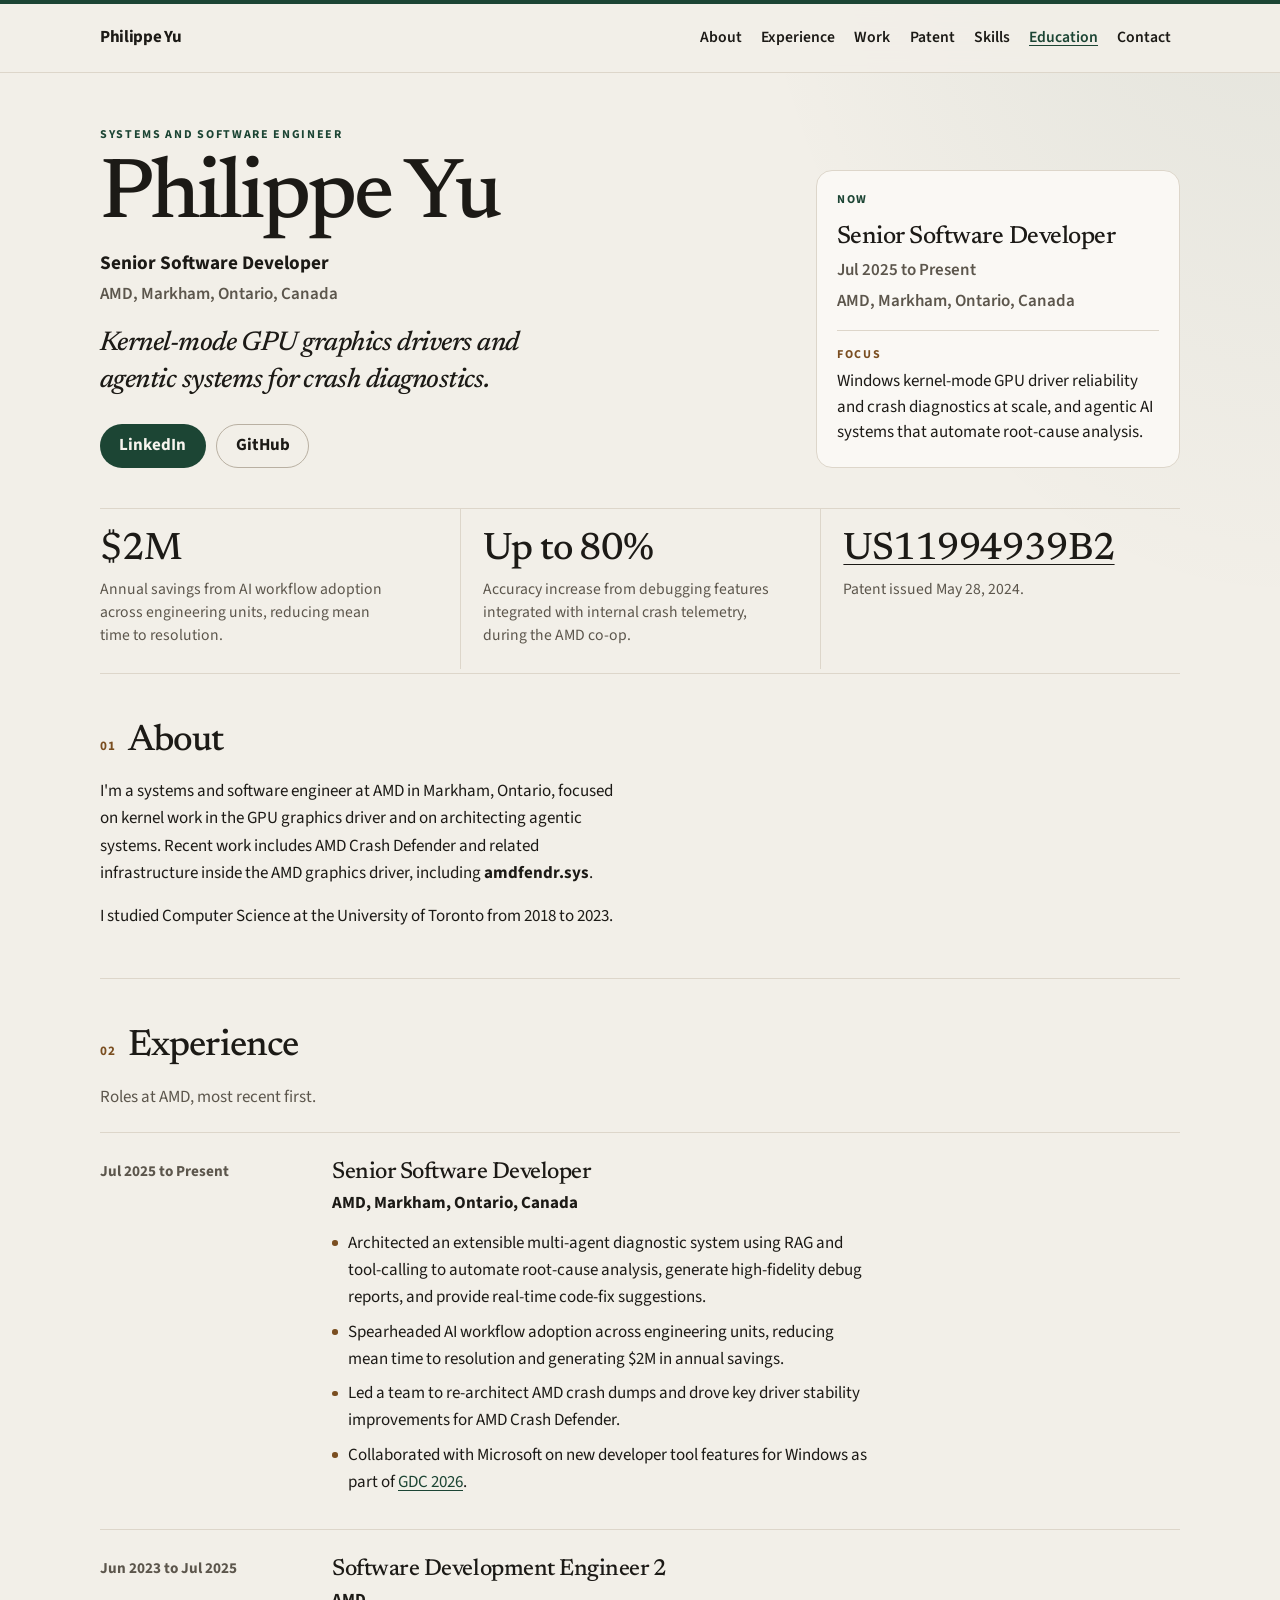
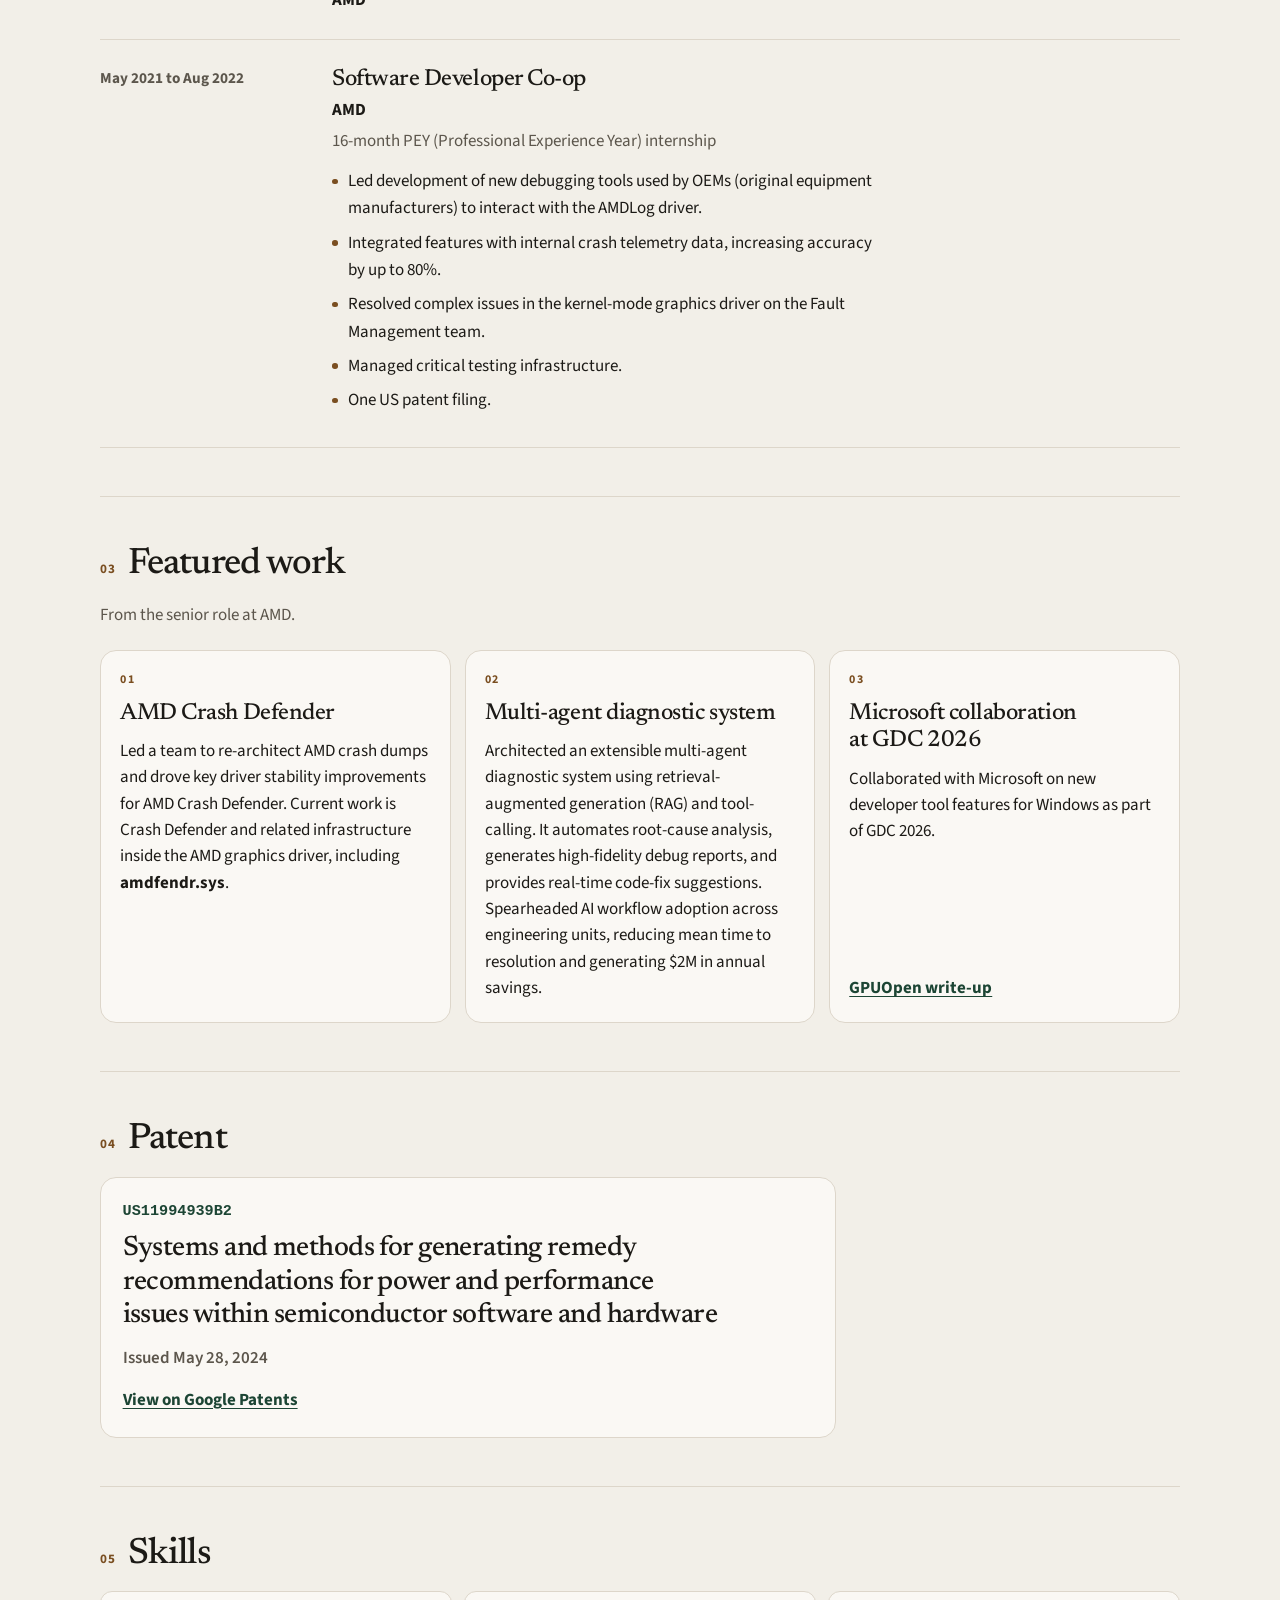
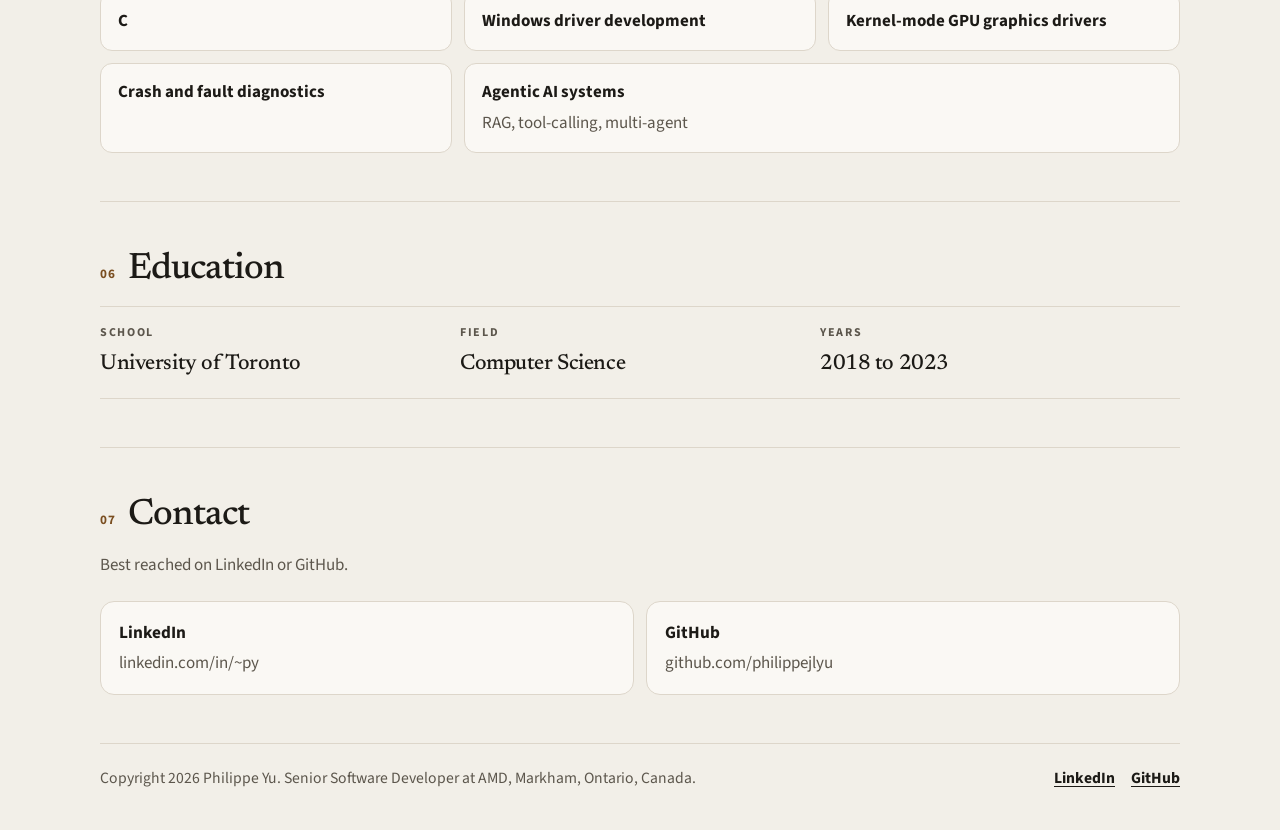
==== commit 6760f637: "Drop the availability badge and theme toggle, and add a standalone preview. The hero focus card now " ====
--- a/index.html
+++ b/index.html
@@ -7,7 +7,8 @@
     <meta name="description" content="Philippe Yu is a Senior Software Developer at AMD in Markham, Ontario, focused on kernel-mode GPU drivers, Crash Defender, and agentic diagnostics.">
     <meta name="author" content="Philippe Yu">
     <meta name="color-scheme" content="light dark">
-    <meta name="theme-color" content="#f2efe8" id="theme-color">
+    <meta name="theme-color" content="#f2efe8" media="(prefers-color-scheme: light)">
+    <meta name="theme-color" content="#131411" media="(prefers-color-scheme: dark)">
     <meta name="robots" content="index,follow,max-image-preview:large">
     <meta name="format-detection" content="telephone=no">
     <link rel="canonical" href="https://philippeyu.com/">
@@ -35,24 +36,13 @@
     <link rel="preload" href="fonts/newsreader-500.woff2" as="font" type="font/woff2" crossorigin>
     <link rel="preload" href="fonts/source-sans-3-400.woff2" as="font" type="font/woff2" crossorigin>
     <script>
-      (function () {
-        var root = document.documentElement;
-        root.classList.add("js");
-        var theme = null;
-        try { theme = localStorage.getItem("theme"); } catch (e) {}
-        if (theme === "light" || theme === "dark") root.setAttribute("data-theme", theme);
-        var dark = theme === "dark" || (theme !== "light" && window.matchMedia("(prefers-color-scheme: dark)").matches);
-        var meta = document.getElementById("theme-color");
-        if (meta) meta.setAttribute("content", dark ? "#131411" : "#f2efe8");
-      })();
+      document.documentElement.classList.add("js");
     </script>
     <style>
       :root { color-scheme: light; background: #f2efe8; }
       @media (prefers-color-scheme: dark) {
-        :root:not([data-theme="light"]) { color-scheme: dark; background: #131411; }
+        :root { color-scheme: dark; background: #131411; }
       }
-      :root[data-theme="dark"] { color-scheme: dark; background: #131411; }
-      :root[data-theme="light"] { color-scheme: light; background: #f2efe8; }
     </style>
     <link rel="stylesheet" href="styles.css">
     <script type="application/ld+json">
@@ -111,10 +101,6 @@
             <li><a href="#contact">Contact</a></li>
           </ul>
         </nav>
-        <button type="button" class="theme-toggle" aria-pressed="false">
-          <span class="when-light">Theme: Light</span>
-          <span class="when-dark">Theme: Dark</span>
-        </button>
       </div>
     </header>
 
@@ -134,14 +120,13 @@
                 <a class="button button-primary" href="https://www.linkedin.com/in/~py" rel="me noopener noreferrer" target="_blank">LinkedIn<span class="sr-only"> (opens in a new tab)</span></a>
                 <a class="button button-secondary" href="https://github.com/philippejlyu" rel="me noopener noreferrer" target="_blank">GitHub<span class="sr-only"> (opens in a new tab)</span></a>
               </div>
-              <p class="availability"><span class="status-dot" aria-hidden="true"></span> Open to opportunities</p>
             </div>
             <aside class="now" aria-label="Current role">
               <p class="now-kicker">Now</p>
               <p class="now-title">Senior Software Developer</p>
               <p class="now-meta"><time datetime="2025-07">Jul 2025</time> to Present</p>
               <p class="now-meta">AMD, Markham, Ontario, Canada</p>
-              <p class="now-focus"><span class="now-label">Focus</span> AMD Crash Defender and related infrastructure inside the AMD graphics driver, including <code>amdfendr.sys</code>.</p>
+              <p class="now-focus"><span class="now-label">Focus</span> Windows kernel-mode GPU driver reliability and crash diagnostics at scale, and agentic AI systems that automate root-cause analysis.</p>
             </aside>
           </div>
           <ul class="stats" role="list">
--- a/styles.css
+++ b/styles.css
@@ -59,33 +59,13 @@
   --glow: rgba(28, 69, 52, 0.09);
   --selection: #d5e4da;
   --header: rgba(242, 239, 232, 0.9);
-  --dot: #1c4534;
   --serif: "Newsreader", "Iowan Old Style", "Palatino Linotype", Palatino, Georgia, serif;
   --sans: "Source Sans 3", "Segoe UI", "Helvetica Neue", Arial, sans-serif;
   --mono: ui-monospace, "Cascadia Mono", "Segoe UI Mono", Menlo, Consolas, monospace;
 }
 
-:root[data-theme="dark"] {
-  color-scheme: dark;
-  --bg: #131411;
-  --bg-elevated: #1c1e1a;
-  --ink: #f3efe6;
-  --muted: #c8c1b4;
-  --brass: #e4c78d;
-  --accent: #b7e4cc;
-  --accent-fill: #c6ead8;
-  --accent-fill-hover: #daf6e8;
-  --on-accent: #132019;
-  --line: #31352f;
-  --line-strong: #5c6154;
-  --glow: rgba(183, 228, 204, 0.08);
-  --selection: #2c4638;
-  --header: rgba(19, 20, 17, 0.9);
-  --dot: #8fceb0;
-}
-
 @media (prefers-color-scheme: dark) {
-  :root:not([data-theme="light"]) {
+  :root {
     color-scheme: dark;
     --bg: #131411;
     --bg-elevated: #1c1e1a;
@@ -101,7 +81,6 @@
     --glow: rgba(183, 228, 204, 0.08);
     --selection: #2c4638;
     --header: rgba(19, 20, 17, 0.9);
-    --dot: #8fceb0;
   }
 }
 
@@ -284,8 +263,7 @@
   text-underline-offset: 0.22em;
 }
 
-.nav-toggle,
-.theme-toggle {
+.nav-toggle {
   display: none;
   align-items: center;
   justify-content: center;
@@ -300,12 +278,7 @@
   cursor: pointer;
 }
 
-.js .theme-toggle {
-  display: inline-flex;
-}
-
-.nav-toggle .close-label,
-.when-dark {
+.nav-toggle .close-label {
   display: none;
 }
 
@@ -315,24 +288,6 @@
 
 .nav-toggle[aria-expanded="true"] .close-label {
   display: inline;
-}
-
-:root[data-theme="dark"] .when-light {
-  display: none;
-}
-
-:root[data-theme="dark"] .when-dark {
-  display: inline;
-}
-
-@media (prefers-color-scheme: dark) {
-  :root:not([data-theme="light"]) .when-light {
-    display: none;
-  }
-
-  :root:not([data-theme="light"]) .when-dark {
-    display: inline;
-  }
 }
 
 .hero .wrap {
@@ -438,24 +393,6 @@
 
 .button-secondary:hover {
   border-color: var(--ink);
-}
-
-.availability {
-  display: inline-flex;
-  align-items: center;
-  gap: 0.55rem;
-  margin-top: 1rem;
-  color: var(--muted);
-  font-weight: 700;
-  font-size: 0.98rem;
-}
-
-.status-dot {
-  width: 0.55rem;
-  height: 0.55rem;
-  border-radius: 50%;
-  background: var(--dot);
-  box-shadow: 0 0 0 4px color-mix(in srgb, var(--dot) 18%, transparent);
 }
 
 .now {
@@ -893,8 +830,7 @@
   }
 
   .brand { order: 1; }
-  .nav-toggle { order: 2; }
-  .theme-toggle { order: 3; margin-left: auto; }
+  .nav-toggle { order: 2; margin-left: auto; }
   .nav {
     order: 4;
     width: 100%;
@@ -930,16 +866,13 @@
   .patent,
   .contact-list a,
   .button,
-  .theme-toggle,
   .nav-toggle {
     transition: background-color 160ms ease, color 160ms ease, border-color 160ms ease;
   }
 }
 
 @media print {
-  :root,
-  :root[data-theme="dark"],
-  :root[data-theme="light"] {
+  :root {
     --bg: #fff;
     --bg-elevated: #fff;
     --ink: #111;
@@ -956,7 +889,6 @@
   }
 
   .nav-toggle,
-  .theme-toggle,
   .skip-link {
     display: none !important;
   }
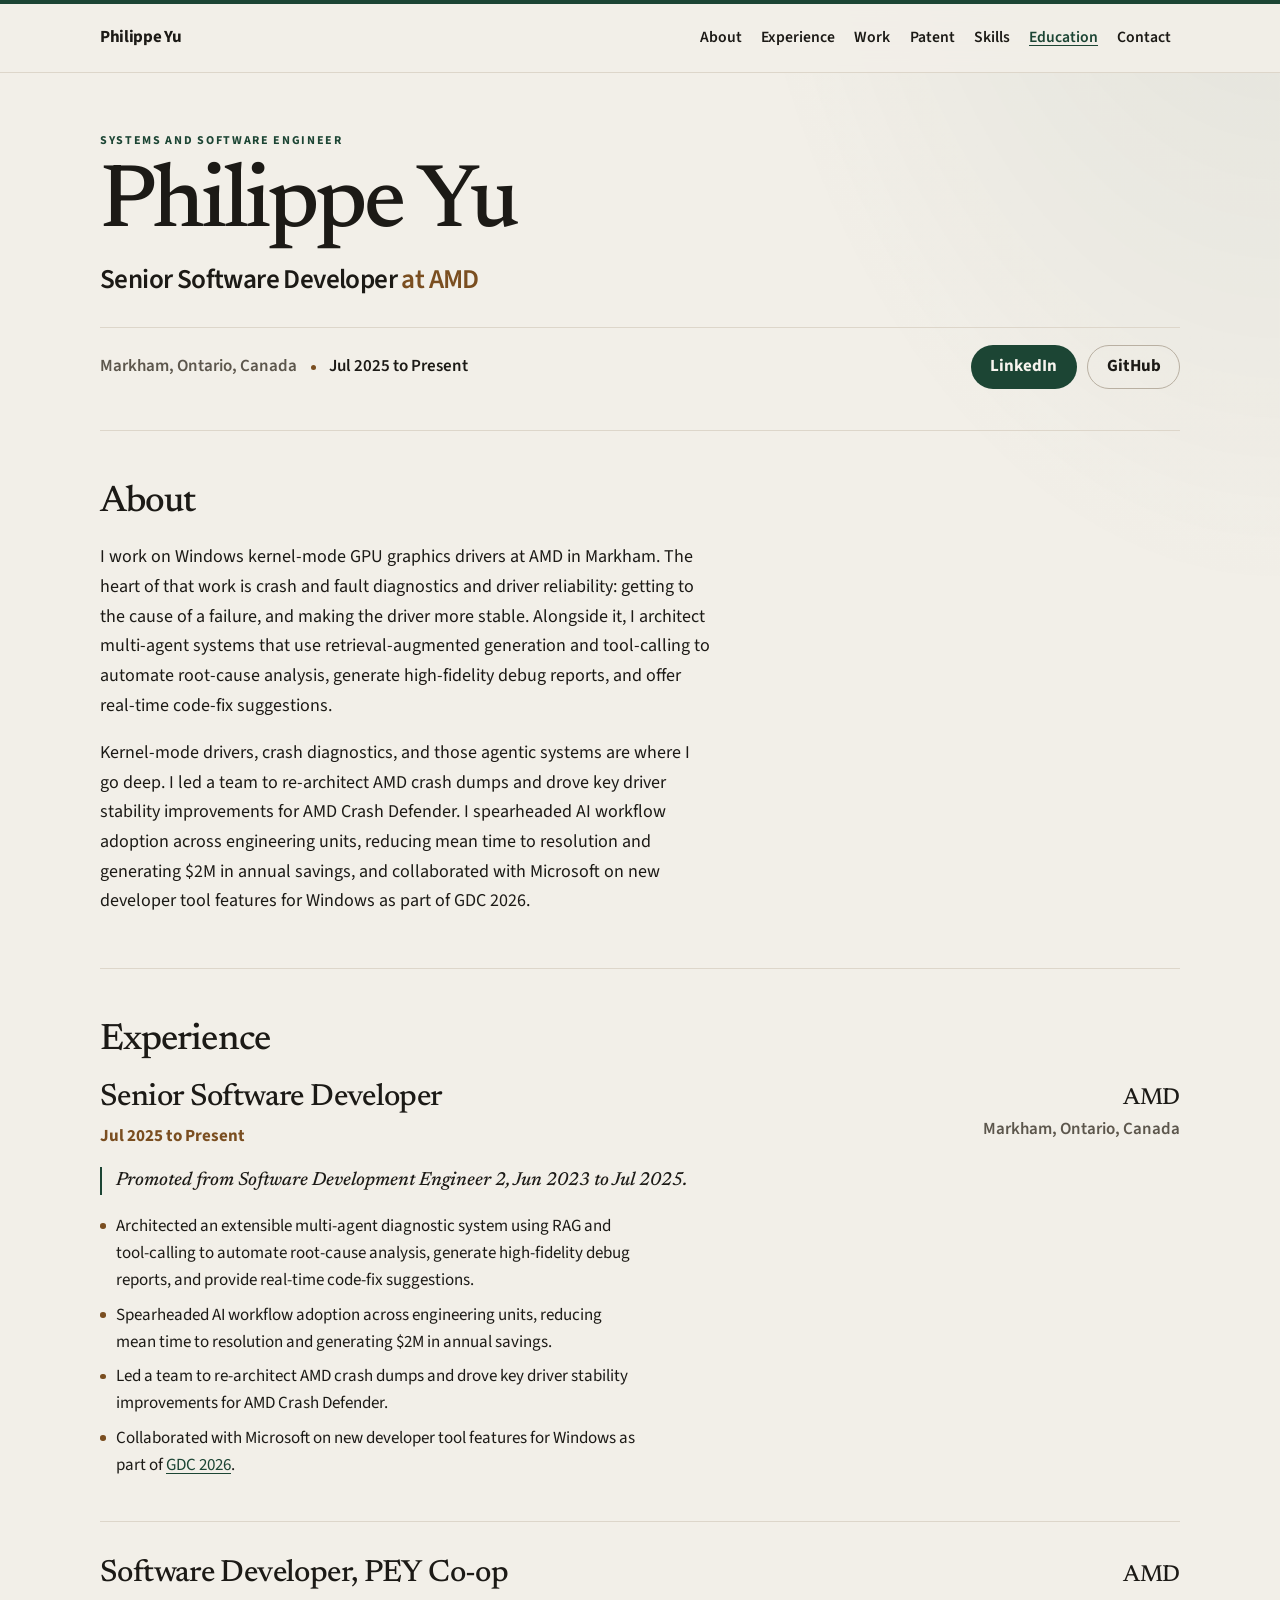
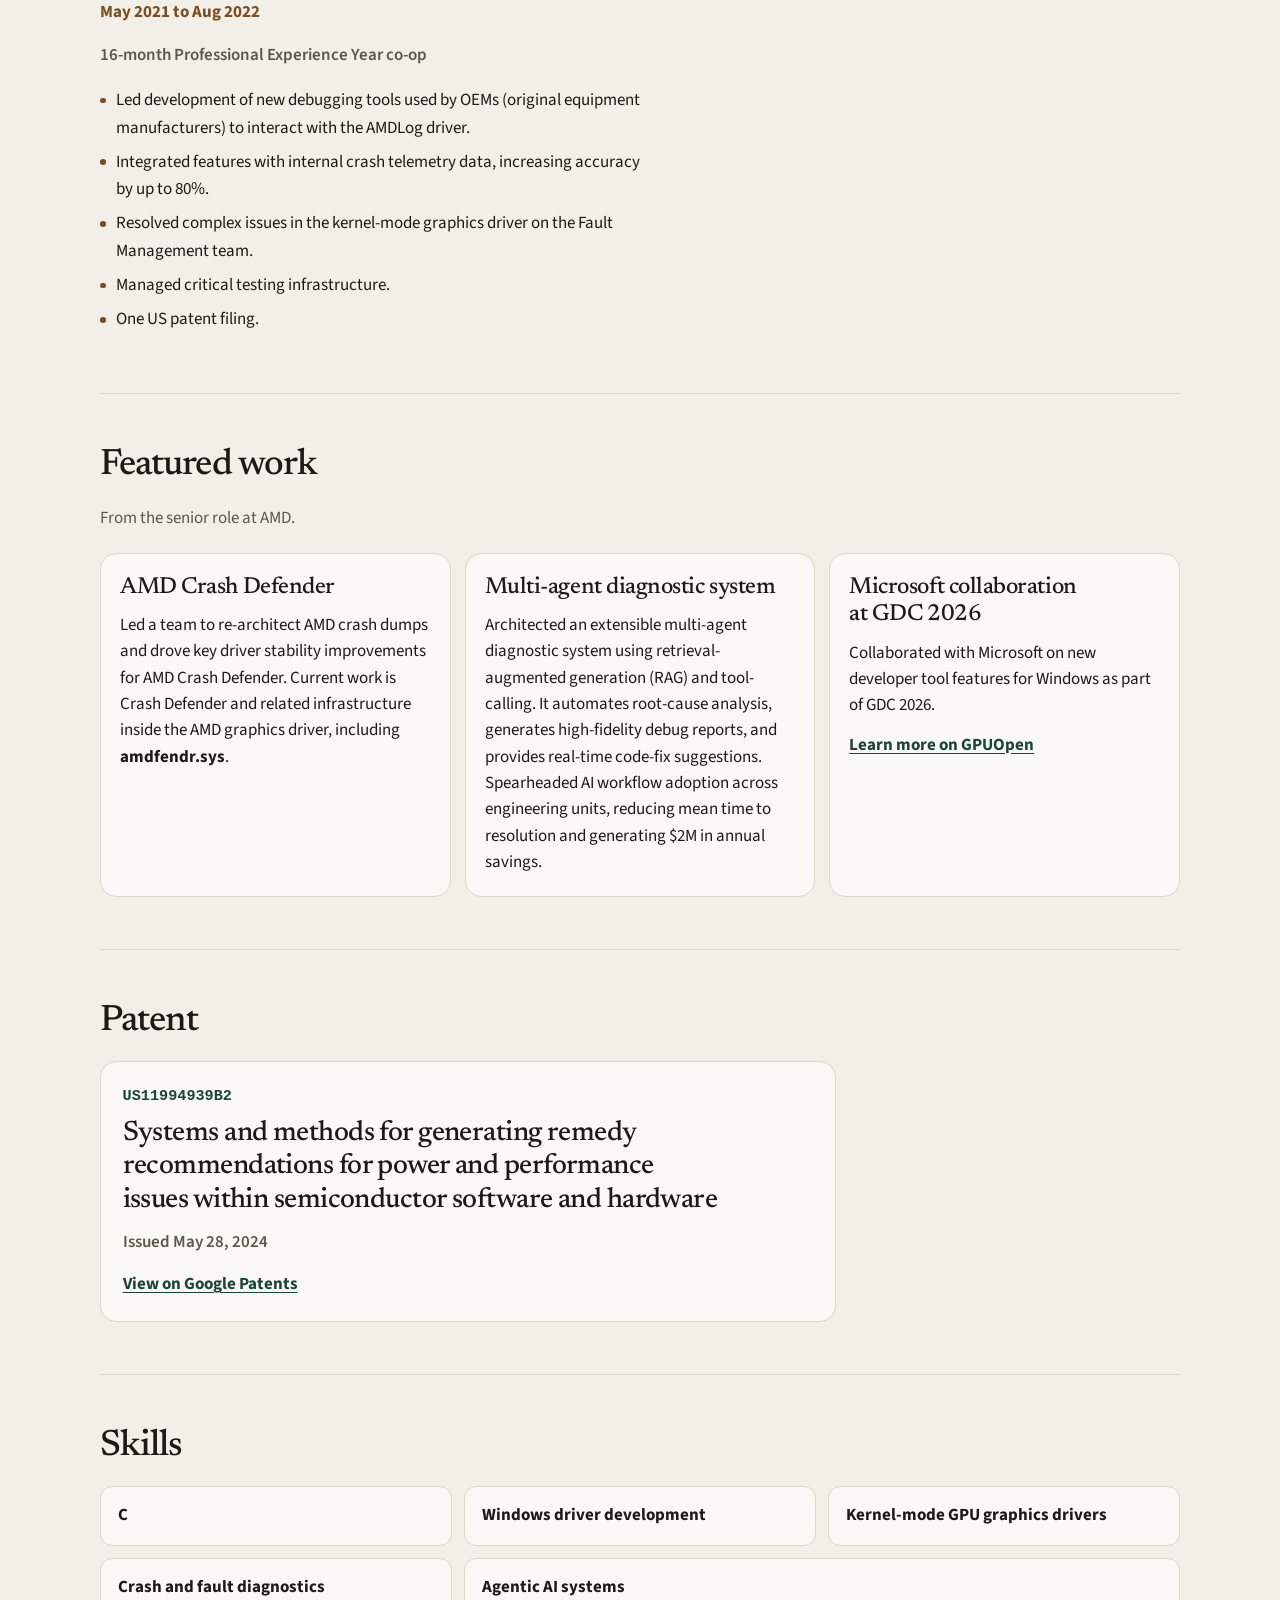
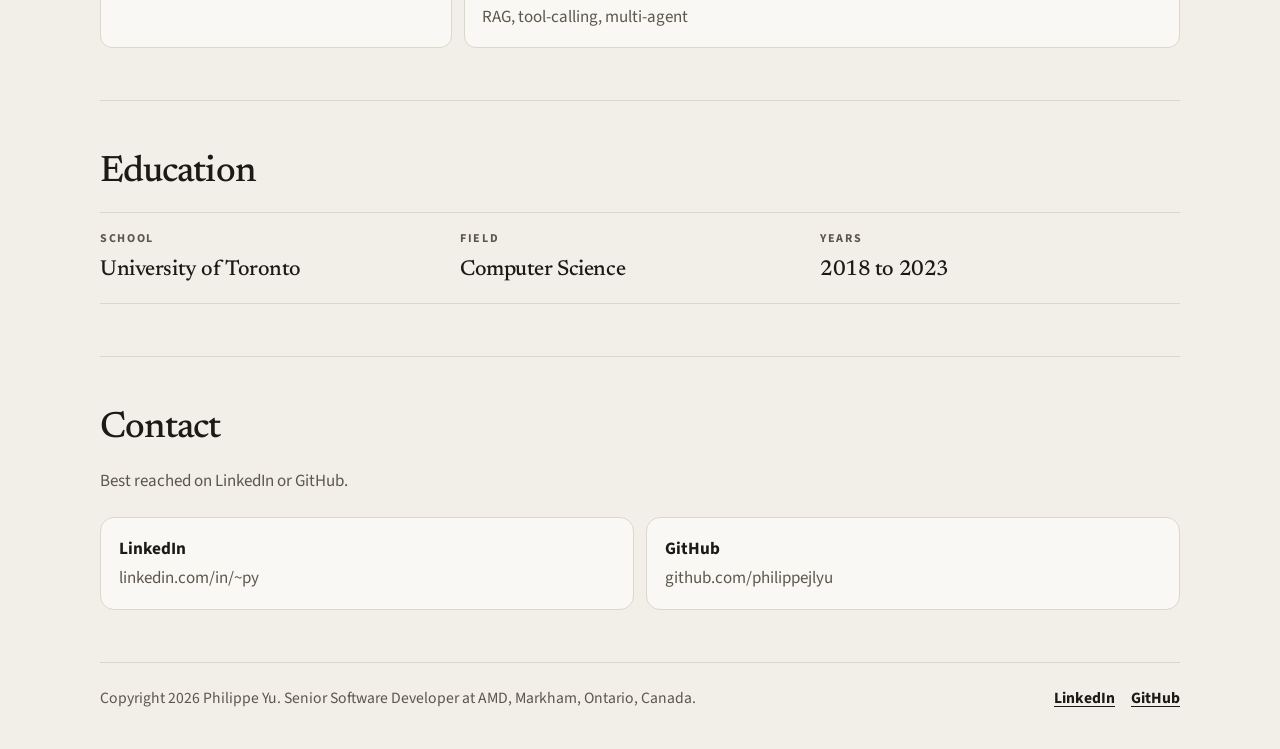
==== commit 3b89bfb4: "Rework the hero and experience layout into one AMD promotion. Drop the hero tagline, focus card, met" ====
--- a/index.html
+++ b/index.html
@@ -107,128 +107,97 @@
     <main id="content" tabindex="-1">
       <section class="hero" aria-labelledby="hero-heading">
         <div class="wrap">
-          <div class="hero-grid">
-            <div class="hero-copy">
-              <p class="kicker">Systems and software engineer</p>
-              <h1 id="hero-heading">
-                <span class="name">Philippe Yu</span>
-                <span class="role">Senior Software Developer</span>
-              </h1>
-              <p class="org">AMD, Markham, Ontario, Canada</p>
-              <p class="pitch">Kernel-mode GPU graphics drivers and agentic systems for crash diagnostics.</p>
-              <div class="hero-actions">
-                <a class="button button-primary" href="https://www.linkedin.com/in/~py" rel="me noopener noreferrer" target="_blank">LinkedIn<span class="sr-only"> (opens in a new tab)</span></a>
-                <a class="button button-secondary" href="https://github.com/philippejlyu" rel="me noopener noreferrer" target="_blank">GitHub<span class="sr-only"> (opens in a new tab)</span></a>
-              </div>
-            </div>
-            <aside class="now" aria-label="Current role">
-              <p class="now-kicker">Now</p>
-              <p class="now-title">Senior Software Developer</p>
-              <p class="now-meta"><time datetime="2025-07">Jul 2025</time> to Present</p>
-              <p class="now-meta">AMD, Markham, Ontario, Canada</p>
-              <p class="now-focus"><span class="now-label">Focus</span> Windows kernel-mode GPU driver reliability and crash diagnostics at scale, and agentic AI systems that automate root-cause analysis.</p>
-            </aside>
-          </div>
-          <ul class="stats" role="list">
-            <li>
-              <p class="stat-value">$2M</p>
-              <p class="stat-label">Annual savings from AI workflow adoption across engineering units, reducing mean time to resolution.</p>
-            </li>
-            <li>
-              <p class="stat-value">Up to 80%</p>
-              <p class="stat-label">Accuracy increase from debugging features integrated with internal crash telemetry, during the AMD co-op.</p>
-            </li>
-            <li>
-              <p class="stat-value"><a href="#patent">US11994939B2</a></p>
-              <p class="stat-label">Patent issued May 28, 2024.</p>
-            </li>
-          </ul>
+          <p class="kicker">Systems and software engineer</p>
+          <h1 id="hero-heading">
+            <span class="name">Philippe Yu</span>
+            <span class="hero-role">Senior Software Developer <span class="at">at AMD</span></span>
+          </h1>
+          <div class="hero-bar">
+            <div class="hero-facts">
+              <p class="org">Markham, Ontario, Canada</p>
+              <p class="tenure"><time datetime="2025-07">Jul 2025</time> to Present</p>
+            </div>
+            <div class="hero-actions">
+              <a class="button button-primary" href="https://www.linkedin.com/in/~py" rel="me noopener noreferrer" target="_blank">LinkedIn<span class="sr-only"> (opens in a new tab)</span></a>
+              <a class="button button-secondary" href="https://github.com/philippejlyu" rel="me noopener noreferrer" target="_blank">GitHub<span class="sr-only"> (opens in a new tab)</span></a>
+            </div>
+          </div>
         </div>
       </section>
 
       <section id="about" class="section" aria-labelledby="about-heading">
         <div class="wrap">
-          <div class="section-heading">
-            <span class="section-index" aria-hidden="true">01</span>
-            <h2 id="about-heading">About</h2>
-          </div>
+          <h2 id="about-heading">About</h2>
           <div class="prose">
-            <p>I'm a systems and software engineer at AMD in Markham, Ontario, focused on kernel work in the GPU graphics driver and on architecting agentic systems. Recent work includes AMD Crash Defender and related infrastructure inside the AMD graphics driver, including <code>amdfendr.sys</code>.</p>
-            <p>I studied Computer Science at the University of Toronto from 2018 to 2023.</p>
+            <p>I work on Windows kernel-mode GPU graphics drivers at AMD in Markham. The heart of that work is crash and fault diagnostics and driver reliability: getting to the cause of a failure, and making the driver more stable. Alongside it, I architect multi-agent systems that use retrieval-augmented generation and tool-calling to automate root-cause analysis, generate high-fidelity debug reports, and offer real-time code-fix suggestions.</p>
+            <p>Kernel-mode drivers, crash diagnostics, and those agentic systems are where I go deep. I led a team to re-architect AMD crash dumps and drove key driver stability improvements for AMD Crash Defender. I spearheaded AI workflow adoption across engineering units, reducing mean time to resolution and generating $2M in annual savings, and collaborated with Microsoft on new developer tool features for Windows as part of GDC 2026.</p>
           </div>
         </div>
       </section>
 
       <section id="experience" class="section" aria-labelledby="experience-heading">
         <div class="wrap">
-          <div class="section-heading">
-            <span class="section-index" aria-hidden="true">02</span>
-            <h2 id="experience-heading">Experience</h2>
-          </div>
-          <p class="lede">Roles at AMD, most recent first.</p>
-          <ol class="timeline" role="list">
-            <li>
-              <p class="when"><time datetime="2025-07">Jul 2025</time> to Present</p>
-              <article>
-                <h3>Senior Software Developer</h3>
-                <p class="where">AMD, Markham, Ontario, Canada</p>
-                <ul class="role-list" role="list">
-                  <li>Architected an extensible multi-agent diagnostic system using RAG and tool-calling to automate root-cause analysis, generate high-fidelity debug reports, and provide real-time code-fix suggestions.</li>
-                  <li>Spearheaded AI workflow adoption across engineering units, reducing mean time to resolution and generating $2M in annual savings.</li>
-                  <li>Led a team to re-architect AMD crash dumps and drove key driver stability improvements for AMD Crash Defender.</li>
-                  <li>Collaborated with Microsoft on new developer tool features for Windows as part of <a href="https://gpuopen.com/learn/amd-microsoft-gdc-2026/" target="_blank" rel="noopener noreferrer">GDC 2026</a><span class="sr-only"> (opens in a new tab)</span>.</li>
-                </ul>
-              </article>
-            </li>
-            <li>
-              <p class="when"><time datetime="2023-06">Jun 2023</time> to <time datetime="2025-07">Jul 2025</time></p>
-              <article>
-                <h3>Software Development Engineer 2</h3>
-                <p class="where">AMD</p>
-              </article>
-            </li>
-            <li>
-              <p class="when"><time datetime="2021-05">May 2021</time> to <time datetime="2022-08">Aug 2022</time></p>
-              <article>
-                <h3>Software Developer Co-op</h3>
-                <p class="where">AMD</p>
-                <p class="role-note">16-month PEY (Professional Experience Year) internship</p>
-                <ul class="role-list" role="list">
-                  <li>Led development of new debugging tools used by OEMs (original equipment manufacturers) to interact with the AMDLog driver.</li>
-                  <li>Integrated features with internal crash telemetry data, increasing accuracy by up to 80%.</li>
-                  <li>Resolved complex issues in the kernel-mode graphics driver on the Fault Management team.</li>
-                  <li>Managed critical testing infrastructure.</li>
-                  <li>One US patent filing.</li>
-                </ul>
-              </article>
-            </li>
-          </ol>
+          <h2 id="experience-heading">Experience</h2>
+          <div class="roles">
+            <article class="role">
+              <header class="role-head">
+                <div class="role-title">
+                  <h3>Senior Software Developer</h3>
+                  <p class="when"><time datetime="2025-07">Jul 2025</time> to Present</p>
+                </div>
+                <div class="role-where">
+                  <p class="role-org">AMD</p>
+                  <p class="role-place">Markham, Ontario, Canada</p>
+                </div>
+              </header>
+              <p class="promotion">Promoted from Software Development Engineer 2, <time datetime="2023-06">Jun 2023</time> to <time datetime="2025-07">Jul 2025</time>.</p>
+              <ul class="role-list" role="list">
+                <li>Architected an extensible multi-agent diagnostic system using RAG and tool-calling to automate root-cause analysis, generate high-fidelity debug reports, and provide real-time code-fix suggestions.</li>
+                <li>Spearheaded AI workflow adoption across engineering units, reducing mean time to resolution and generating $2M in annual savings.</li>
+                <li>Led a team to re-architect AMD crash dumps and drove key driver stability improvements for AMD Crash Defender.</li>
+                <li>Collaborated with Microsoft on new developer tool features for Windows as part of <a href="https://gpuopen.com/learn/amd-microsoft-gdc-2026/" target="_blank" rel="noopener noreferrer">GDC 2026</a><span class="sr-only"> (opens in a new tab)</span>.</li>
+              </ul>
+            </article>
+            <article class="role">
+              <header class="role-head">
+                <div class="role-title">
+                  <h3>Software Developer, PEY Co-op</h3>
+                  <p class="when"><time datetime="2021-05">May 2021</time> to <time datetime="2022-08">Aug 2022</time></p>
+                </div>
+                <div class="role-where">
+                  <p class="role-org">AMD</p>
+                </div>
+              </header>
+              <p class="role-note">16-month Professional Experience Year co-op</p>
+              <ul class="role-list" role="list">
+                <li>Led development of new debugging tools used by OEMs (original equipment manufacturers) to interact with the AMDLog driver.</li>
+                <li>Integrated features with internal crash telemetry data, increasing accuracy by up to 80%.</li>
+                <li>Resolved complex issues in the kernel-mode graphics driver on the Fault Management team.</li>
+                <li>Managed critical testing infrastructure.</li>
+                <li>One US patent filing.</li>
+              </ul>
+            </article>
+          </div>
         </div>
       </section>
 
       <section id="work" class="section" aria-labelledby="work-heading">
         <div class="wrap">
-          <div class="section-heading">
-            <span class="section-index" aria-hidden="true">03</span>
-            <h2 id="work-heading">Featured work</h2>
-          </div>
+          <h2 id="work-heading">Featured work</h2>
           <p class="lede">From the senior role at AMD.</p>
           <div class="work-grid">
             <article class="work-card">
-              <p class="work-index" aria-hidden="true">01</p>
               <h3>AMD Crash Defender</h3>
               <p>Led a team to re-architect AMD crash dumps and drove key driver stability improvements for AMD Crash Defender. Current work is Crash Defender and related infrastructure inside the AMD graphics driver, including <code>amdfendr.sys</code>.</p>
             </article>
             <article class="work-card">
-              <p class="work-index" aria-hidden="true">02</p>
               <h3>Multi-agent diagnostic system</h3>
               <p>Architected an extensible multi-agent diagnostic system using retrieval-augmented generation (RAG) and tool-calling. It automates root-cause analysis, generates high-fidelity debug reports, and provides real-time code-fix suggestions. Spearheaded AI workflow adoption across engineering units, reducing mean time to resolution and generating $2M in annual savings.</p>
             </article>
             <article class="work-card">
-              <p class="work-index" aria-hidden="true">03</p>
               <h3>Microsoft collaboration at GDC 2026</h3>
               <p>Collaborated with Microsoft on new developer tool features for Windows as part of GDC 2026.</p>
-              <p class="work-link"><a class="text-link" href="https://gpuopen.com/learn/amd-microsoft-gdc-2026/" target="_blank" rel="noopener noreferrer">GPUOpen write-up<span class="sr-only"> (opens in a new tab)</span></a></p>
+              <p class="work-link"><a class="text-link" href="https://gpuopen.com/learn/amd-microsoft-gdc-2026/" target="_blank" rel="noopener noreferrer">Learn more on GPUOpen<span class="sr-only"> (opens in a new tab)</span></a></p>
             </article>
           </div>
         </div>
@@ -236,10 +205,7 @@
 
       <section id="patent" class="section" aria-labelledby="patent-heading">
         <div class="wrap">
-          <div class="section-heading">
-            <span class="section-index" aria-hidden="true">04</span>
-            <h2 id="patent-heading">Patent</h2>
-          </div>
+          <h2 id="patent-heading">Patent</h2>
           <article class="patent">
             <p class="patent-id">US11994939B2</p>
             <h3>Systems and methods for generating remedy recommendations for power and performance issues within semiconductor software and hardware</h3>
@@ -251,10 +217,7 @@
 
       <section id="skills" class="section" aria-labelledby="skills-heading">
         <div class="wrap">
-          <div class="section-heading">
-            <span class="section-index" aria-hidden="true">05</span>
-            <h2 id="skills-heading">Skills</h2>
-          </div>
+          <h2 id="skills-heading">Skills</h2>
           <ul class="skills" role="list">
             <li>C</li>
             <li>Windows driver development</li>
@@ -267,10 +230,7 @@
 
       <section id="education" class="section" aria-labelledby="education-heading">
         <div class="wrap">
-          <div class="section-heading">
-            <span class="section-index" aria-hidden="true">06</span>
-            <h2 id="education-heading">Education</h2>
-          </div>
+          <h2 id="education-heading">Education</h2>
           <dl class="spec">
             <div>
               <dt>School</dt>
@@ -290,10 +250,7 @@
 
       <section id="contact" class="section" aria-labelledby="contact-heading">
         <div class="wrap">
-          <div class="section-heading">
-            <span class="section-index" aria-hidden="true">07</span>
-            <h2 id="contact-heading">Contact</h2>
-          </div>
+          <h2 id="contact-heading">Contact</h2>
           <p class="lede">Best reached on LinkedIn or GitHub.</p>
           <ul class="contact-list" role="list">
             <li>
--- a/styles.css
+++ b/styles.css
@@ -291,20 +291,11 @@
 }
 
 .hero .wrap {
-  padding-top: 3.25rem;
-  padding-bottom: 0.25rem;
-}
-
-.hero-grid {
-  display: grid;
-  gap: 1.75rem;
-  align-items: start;
+  padding-top: 3.6rem;
+  padding-bottom: 2.6rem;
 }
 
 .kicker,
-.now-kicker,
-.now-label,
-.work-index,
 .spec dt {
   font-size: 0.75rem;
   font-weight: 700;
@@ -312,55 +303,71 @@
   text-transform: uppercase;
 }
 
-.kicker,
-.now-kicker {
+.kicker {
   color: var(--accent);
-  margin-bottom: 0.85rem;
+  margin-bottom: 0.9rem;
 }
 
 .name {
   display: block;
   font-family: var(--serif);
   font-weight: 500;
-  font-size: clamp(2.9rem, 7.4vw, 5.35rem);
+  font-size: clamp(3rem, 8vw, 5.6rem);
   letter-spacing: -0.035em;
   line-height: 0.92;
   text-wrap: balance;
 }
 
-.role {
+.hero-role {
   display: block;
-  margin-top: 0.9rem;
+  margin-top: 1.05rem;
+  max-width: 24em;
   font-family: var(--sans);
-  font-weight: 700;
-  font-size: 1.2rem;
-  letter-spacing: 0;
-  line-height: 1.3;
+  font-weight: 600;
+  font-size: clamp(1.3rem, 2.3vw, 1.7rem);
+  letter-spacing: -0.022em;
+  line-height: 1.25;
+}
+
+.hero-role .at {
+  color: var(--brass);
+}
+
+.hero-bar {
+  display: flex;
+  flex-wrap: wrap;
+  align-items: center;
+  justify-content: space-between;
+  gap: 1rem 1.75rem;
+  margin-top: 1.85rem;
+  padding-top: 1.05rem;
+  border-top: 1px solid var(--line);
+}
+
+.hero-facts {
+  display: flex;
+  flex-direction: column;
+  gap: 0.15rem;
+}
+
+.org,
+.tenure {
+  font-weight: 600;
+  font-variant-numeric: tabular-nums;
 }
 
 .org {
-  margin-top: 0.3rem;
   color: var(--muted);
-  font-weight: 600;
-}
-
-.pitch {
-  margin-top: 1.15rem;
-  max-width: 34rem;
-  font-family: var(--serif);
-  font-style: italic;
-  font-weight: 500;
-  font-size: clamp(1.35rem, 2.2vw, 1.7rem);
-  line-height: 1.35;
-  letter-spacing: -0.02em;
-  text-wrap: balance;
+}
+
+.tenure {
+  color: var(--ink);
 }
 
 .hero-actions {
   display: flex;
   flex-wrap: wrap;
   gap: 0.65rem;
-  margin-top: 1.5rem;
 }
 
 .button {
@@ -395,99 +402,14 @@
   border-color: var(--ink);
 }
 
-.now {
-  background: var(--bg-elevated);
-  border: 1px solid var(--line);
-  border-radius: 16px;
-  padding: 1.2rem 1.25rem 1.3rem;
-}
-
-.now-title {
-  font-family: var(--serif);
-  font-size: 1.55rem;
-  font-weight: 500;
-  letter-spacing: -0.02em;
-  line-height: 1.2;
-}
-
-.now-meta {
-  margin-top: 0.25rem;
-  color: var(--muted);
-  font-weight: 600;
-}
-
-.now-focus {
-  margin-top: 0.95rem;
-  padding-top: 0.9rem;
-  border-top: 1px solid var(--line);
-  line-height: 1.5;
-}
-
-.now-label {
-  display: block;
-  color: var(--brass);
-  margin-bottom: 0.35rem;
-}
-
-.stats {
-  display: grid;
-  grid-template-columns: 1fr;
-  margin-top: 2.5rem;
-  border-top: 1px solid var(--line);
-}
-
-.stats li {
-  padding: 1.15rem 0 1.2rem;
-}
-
-.stats li + li {
-  border-top: 1px solid var(--line);
-}
-
-.stat-value {
-  font-family: var(--serif);
-  font-size: clamp(1.85rem, 3vw, 2.45rem);
-  font-weight: 500;
-  letter-spacing: -0.03em;
-  line-height: 1.1;
-}
-
-.stat-value a {
-  color: inherit;
-  text-decoration-thickness: 1px;
-  text-underline-offset: 0.12em;
-}
-
-.stat-label {
-  margin-top: 0.4rem;
-  max-width: 36ch;
-  color: var(--muted);
-  font-size: 0.98rem;
-  line-height: 1.45;
-}
-
 .section .wrap {
   border-top: 1px solid var(--line);
-  padding-top: 3rem;
-  padding-bottom: 3rem;
-}
-
-.section-heading {
-  display: flex;
-  align-items: baseline;
-  gap: 0.75rem;
-  margin-bottom: 1rem;
-}
-
-.section-index {
-  font-variant-numeric: tabular-nums;
-  font-size: 0.82rem;
-  font-weight: 700;
-  letter-spacing: 0.08em;
-  color: var(--brass);
+  padding-top: 3.25rem;
+  padding-bottom: 3.25rem;
 }
 
 h2 {
+  margin-bottom: 1.15rem;
   font-family: var(--serif);
   font-weight: 500;
   font-size: clamp(1.8rem, 3vw, 2.3rem);
@@ -509,52 +431,85 @@
 }
 
 .prose {
-  max-width: 65ch;
+  max-width: 68ch;
+  font-size: 1.125rem;
+  line-height: 1.65;
 }
 
 .prose p + p {
-  margin-top: 1rem;
-}
-
-.timeline {
-  margin-top: 0.25rem;
-}
-
-.timeline > li {
-  display: grid;
-  grid-template-columns: 1fr;
-  gap: 0.3rem;
-  padding: 1.4rem 0;
-  border-top: 1px solid var(--line);
-}
-
-.timeline > li:last-child {
+  margin-top: 1.1rem;
+}
+
+.roles {
+  display: flex;
+  flex-direction: column;
+}
+
+.role {
+  padding-bottom: 2.15rem;
+  margin-bottom: 2.15rem;
   border-bottom: 1px solid var(--line);
 }
 
+.role:last-child {
+  margin-bottom: 0;
+  padding-bottom: 0;
+  border-bottom: 0;
+}
+
+.role-head {
+  display: flex;
+  flex-wrap: wrap;
+  justify-content: space-between;
+  align-items: flex-start;
+  gap: 0.85rem 2rem;
+}
+
+.role-org {
+  font-family: var(--serif);
+  font-size: 1.45rem;
+  font-weight: 500;
+  letter-spacing: -0.02em;
+  line-height: 1.1;
+}
+
+.role-place {
+  margin-top: 0.28rem;
+  color: var(--muted);
+  font-weight: 600;
+}
+
+.role h3 {
+  font-size: clamp(1.55rem, 2.4vw, 2rem);
+}
+
 .when {
+  margin-top: 0.4rem;
+  color: var(--brass);
+  font-weight: 700;
+  font-variant-numeric: tabular-nums;
+}
+
+.promotion {
+  margin-top: 1.05rem;
+  padding-left: 0.9rem;
+  border-left: 2px solid var(--accent);
+  max-width: 40rem;
+  font-family: var(--serif);
+  font-style: italic;
+  font-weight: 500;
+  font-size: 1.18rem;
+  line-height: 1.45;
+}
+
+.role-note {
+  margin-top: 0.95rem;
   color: var(--muted);
-  font-weight: 700;
-  font-variant-numeric: tabular-nums;
-  font-size: 0.95rem;
-}
-
-.timeline h3 {
-  font-size: 1.45rem;
-}
-
-.where {
-  margin-top: 0.2rem;
-  font-weight: 700;
-}
-
-.role-note {
-  margin-top: 0.25rem;
-  color: var(--muted);
+  font-weight: 600;
 }
 
 .role-list {
-  margin-top: 0.8rem;
+  margin-top: 1.15rem;
   max-width: 68ch;
 }
 
@@ -591,10 +546,6 @@
   border-radius: 16px;
 }
 
-.work-index {
-  color: var(--brass);
-}
-
 .work-card h3 {
   font-size: 1.45rem;
   text-wrap: balance;
@@ -605,8 +556,7 @@
 }
 
 .work-link {
-  margin-top: auto;
-  padding-top: 0.35rem;
+  padding-top: 0.15rem;
 }
 
 .text-link {
@@ -775,38 +725,33 @@
   .contact-list {
     grid-template-columns: 1fr 1fr;
   }
-}
-
-@media (min-width: 800px) {
-  .stats {
-    grid-template-columns: repeat(3, minmax(0, 1fr));
-  }
-
-  .stats li {
-    padding: 1.3rem 1.4rem 1.4rem;
-  }
-
-  .stats li:first-child {
-    padding-left: 0;
-  }
-
-  .stats li + li {
-    border-top: 0;
-    border-left: 1px solid var(--line);
-  }
-
-  .timeline > li {
-    grid-template-columns: 12.5rem minmax(0, 1fr);
-    gap: 0.4rem 2rem;
-    padding: 1.6rem 0;
-  }
-}
-
-@media (min-width: 900px) {
-  .hero-grid {
-    grid-template-columns: minmax(0, 1.45fr) minmax(17rem, 0.8fr);
-    gap: 2rem 3.5rem;
-    align-items: end;
+
+  .hero-facts {
+    flex-direction: row;
+    align-items: baseline;
+    gap: 0.85rem;
+  }
+
+  .tenure::before {
+    content: "";
+    display: inline-block;
+    width: 0.32rem;
+    height: 0.32rem;
+    margin-right: 0.85rem;
+    border-radius: 50%;
+    background: var(--brass);
+    vertical-align: 0.08em;
+  }
+
+  .role-where {
+    padding-top: 0.4rem;
+    text-align: right;
+  }
+}
+
+@media (max-width: 699px) {
+  .hero-actions {
+    width: 100%;
   }
 }
 
@@ -861,7 +806,7 @@
   body,
   .site-header,
   .work-card,
-  .now,
+  .role,
   .skills li,
   .patent,
   .contact-list a,
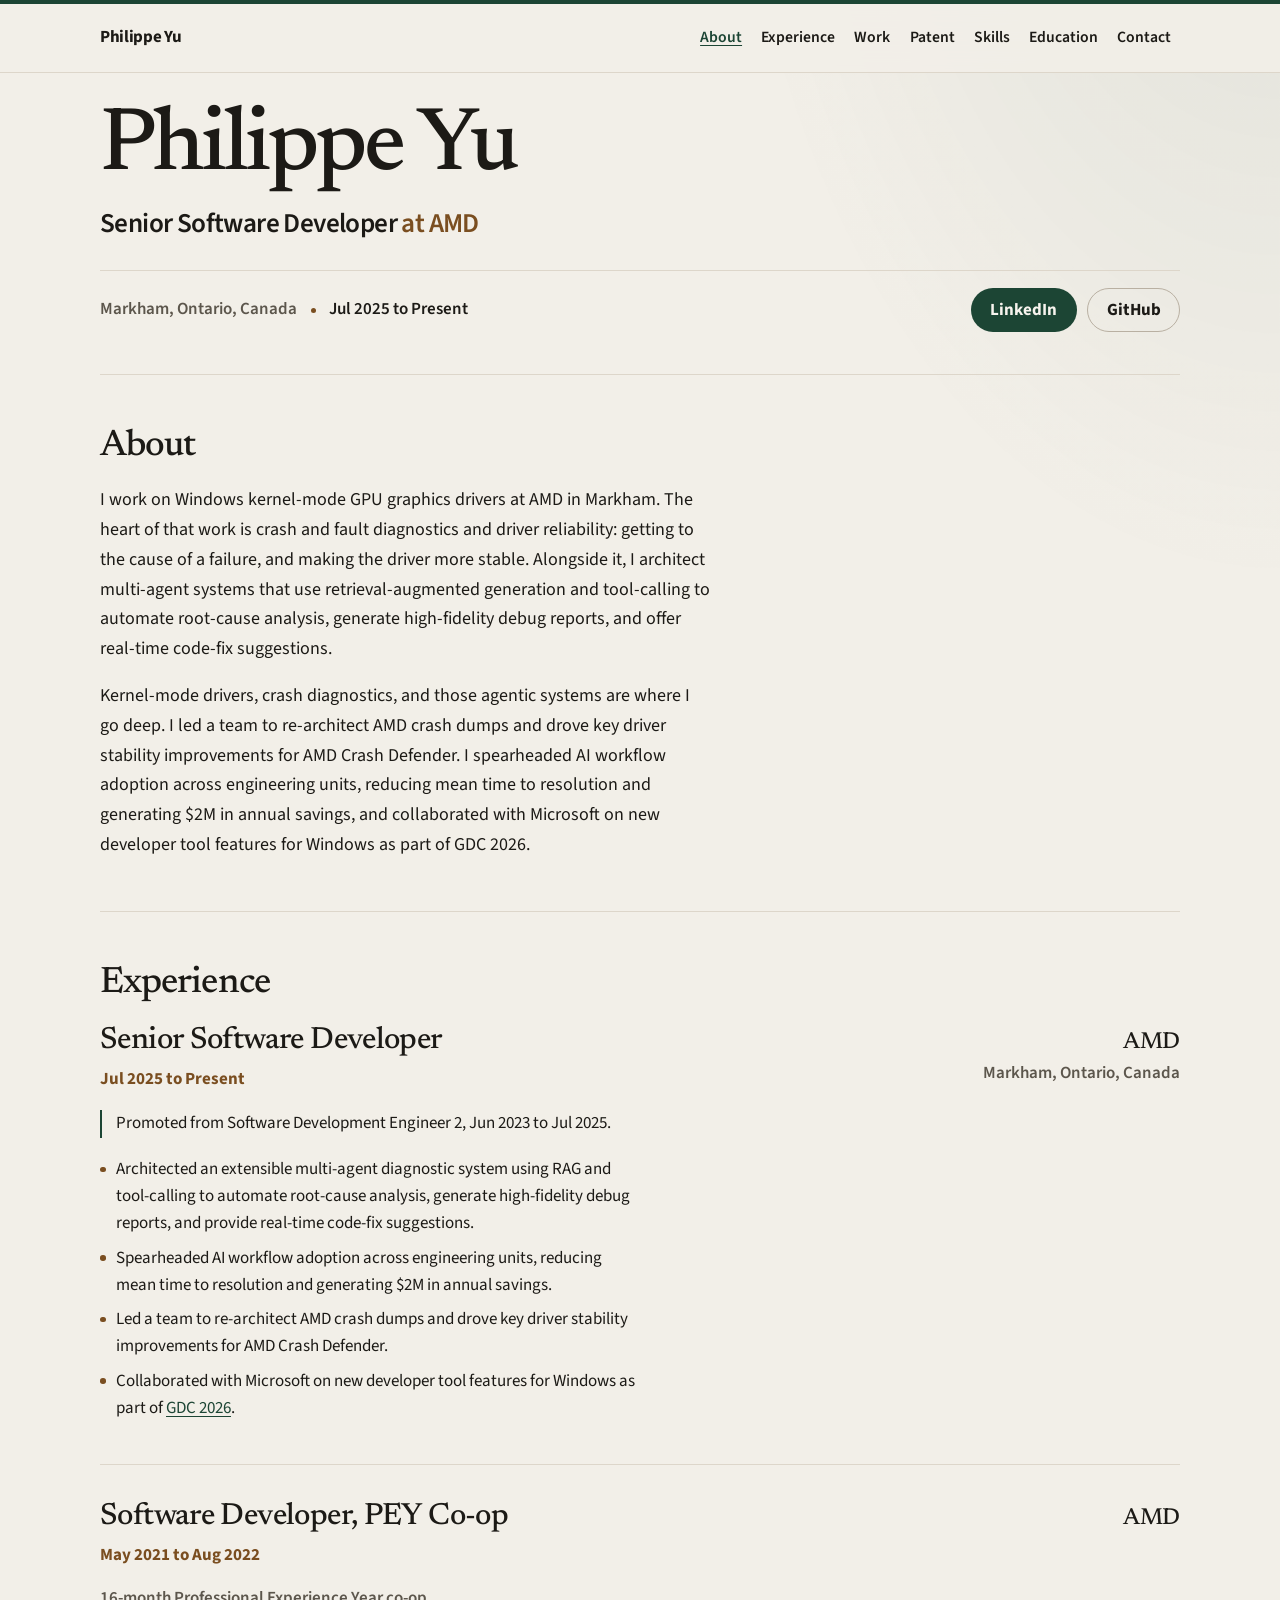
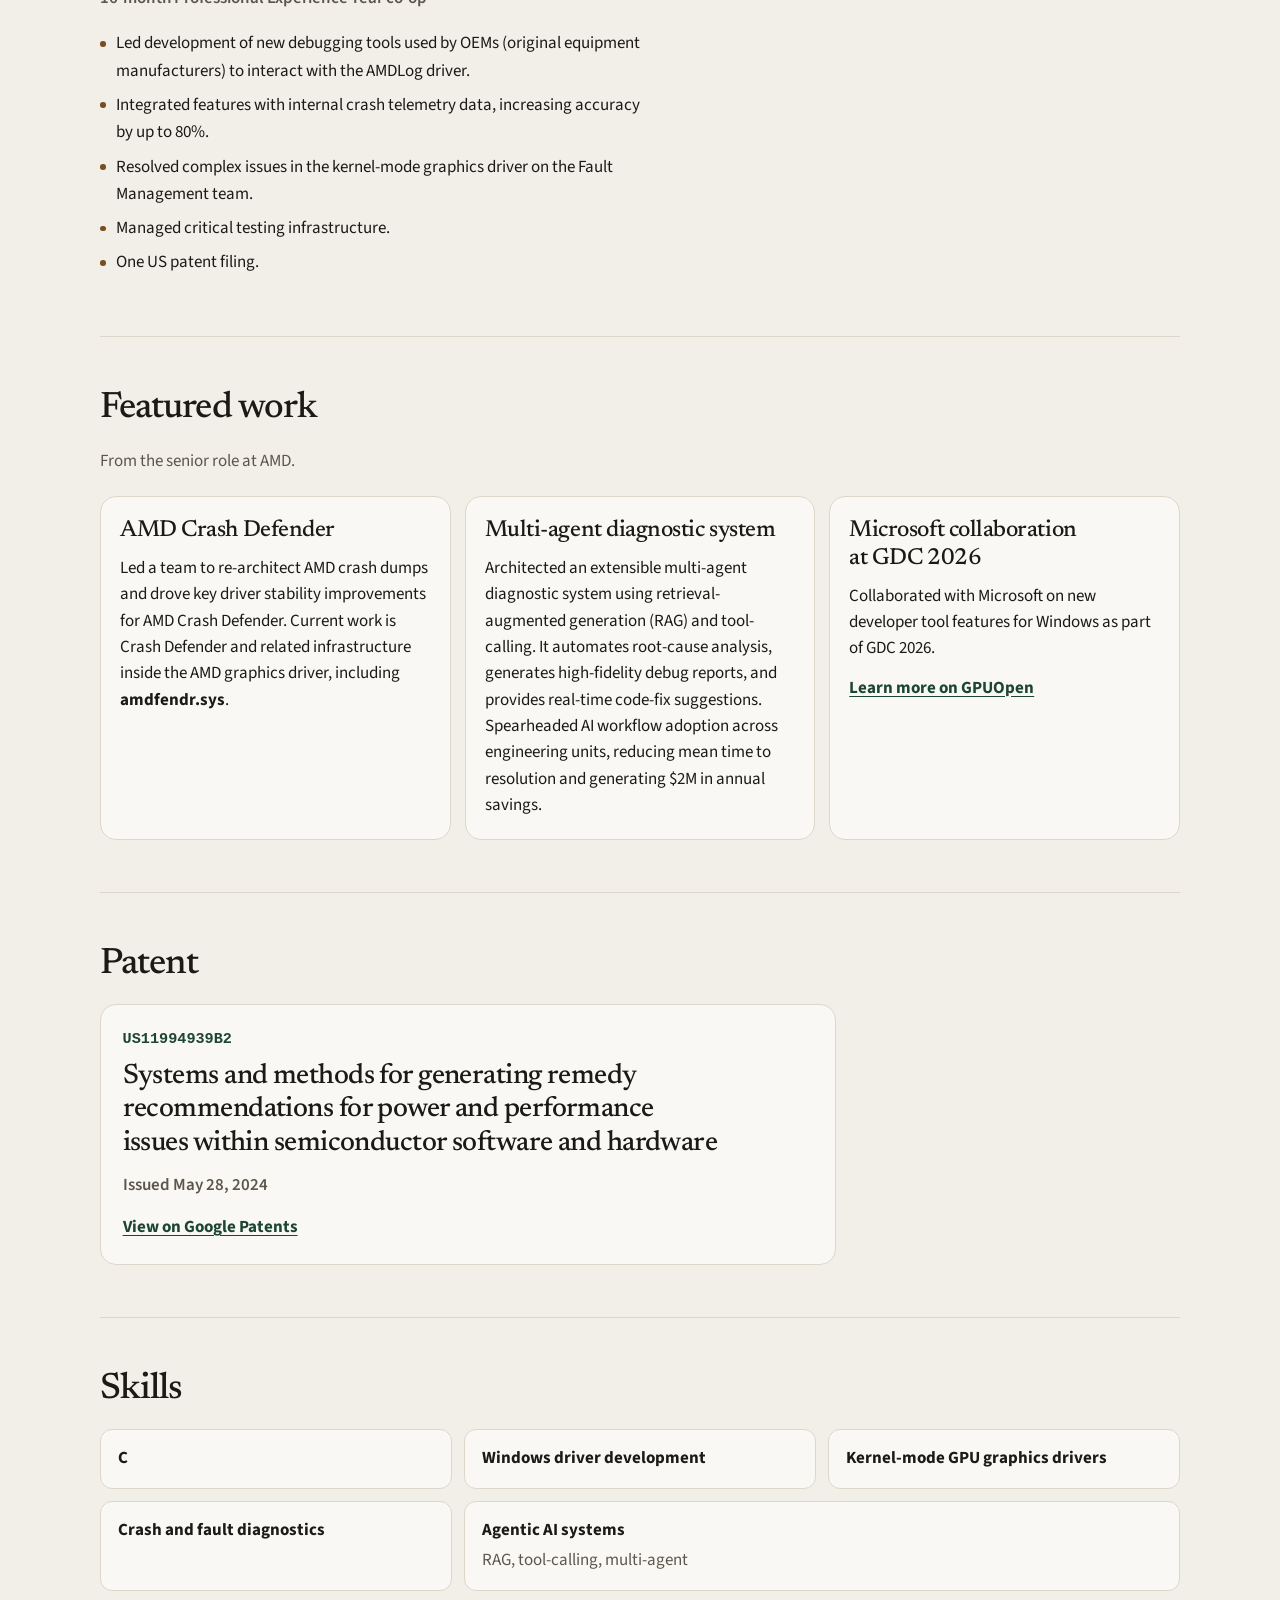
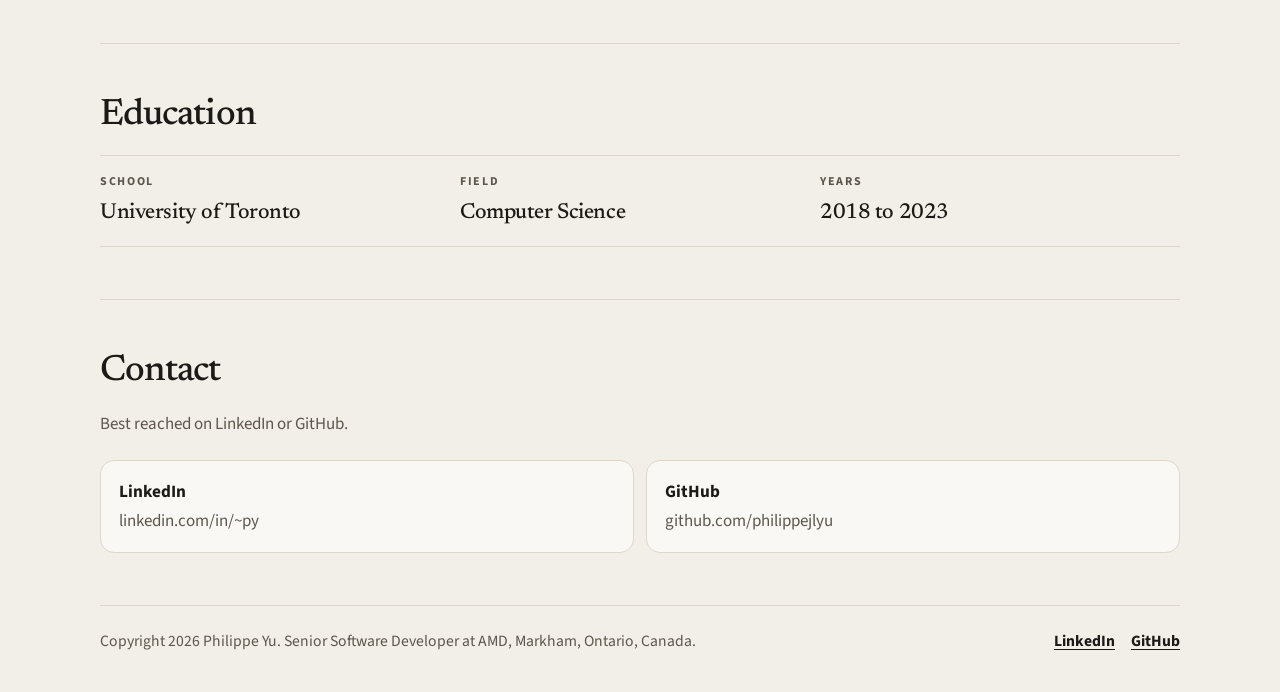
==== commit 26c06380: "Remove the masthead kicker and set the promotion in body type. The name sits at the top of the hero." ====
--- a/index.html
+++ b/index.html
@@ -107,7 +107,6 @@
     <main id="content" tabindex="-1">
       <section class="hero" aria-labelledby="hero-heading">
         <div class="wrap">
-          <p class="kicker">Systems and software engineer</p>
           <h1 id="hero-heading">
             <span class="name">Philippe Yu</span>
             <span class="hero-role">Senior Software Developer <span class="at">at AMD</span></span>
--- a/styles.css
+++ b/styles.css
@@ -291,21 +291,15 @@
 }
 
 .hero .wrap {
-  padding-top: 3.6rem;
+  padding-top: 2.15rem;
   padding-bottom: 2.6rem;
 }
 
-.kicker,
 .spec dt {
   font-size: 0.75rem;
   font-weight: 700;
   letter-spacing: 0.14em;
   text-transform: uppercase;
-}
-
-.kicker {
-  color: var(--accent);
-  margin-bottom: 0.9rem;
 }
 
 .name {
@@ -494,12 +488,13 @@
   margin-top: 1.05rem;
   padding-left: 0.9rem;
   border-left: 2px solid var(--accent);
-  max-width: 40rem;
-  font-family: var(--serif);
-  font-style: italic;
-  font-weight: 500;
-  font-size: 1.18rem;
-  line-height: 1.45;
+  max-width: 68ch;
+  color: var(--ink);
+  font-family: var(--sans);
+  font-style: normal;
+  font-weight: 400;
+  font-size: 1.0625rem;
+  line-height: 1.6;
 }
 
 .role-note {
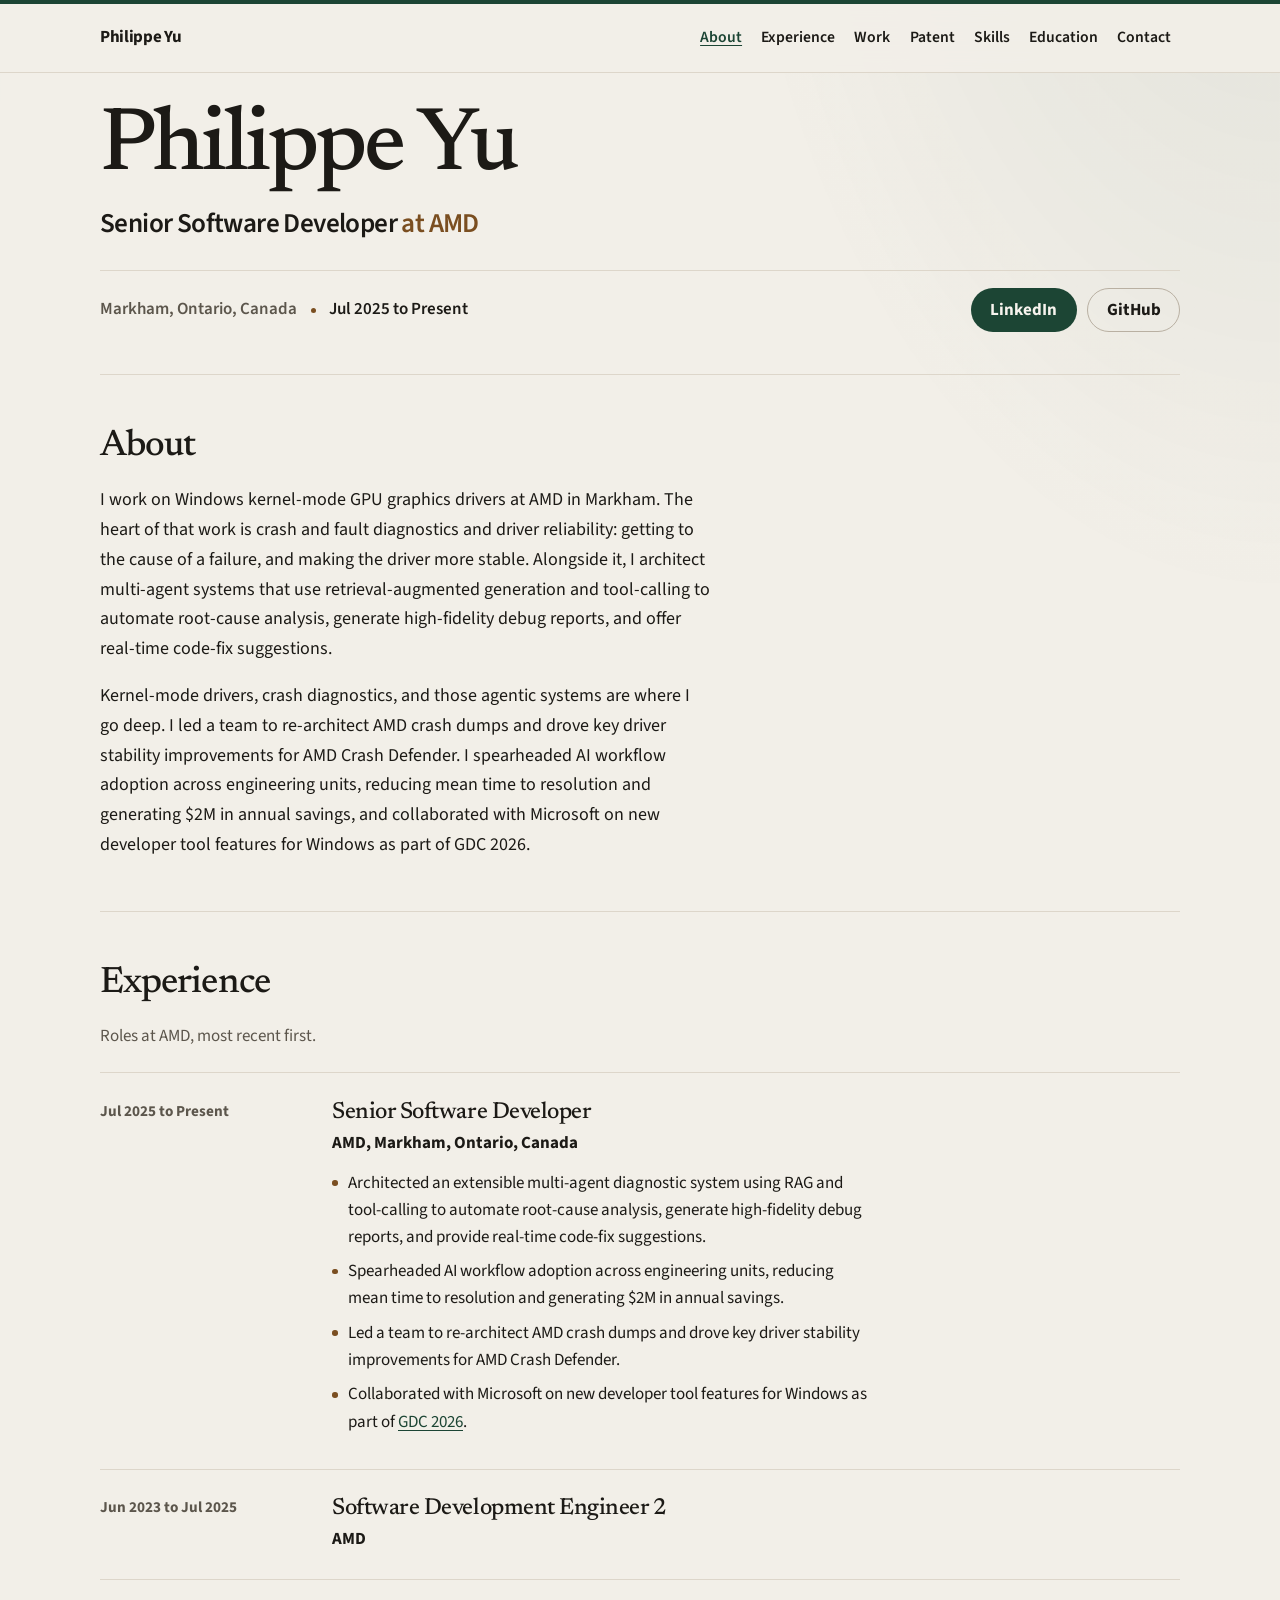
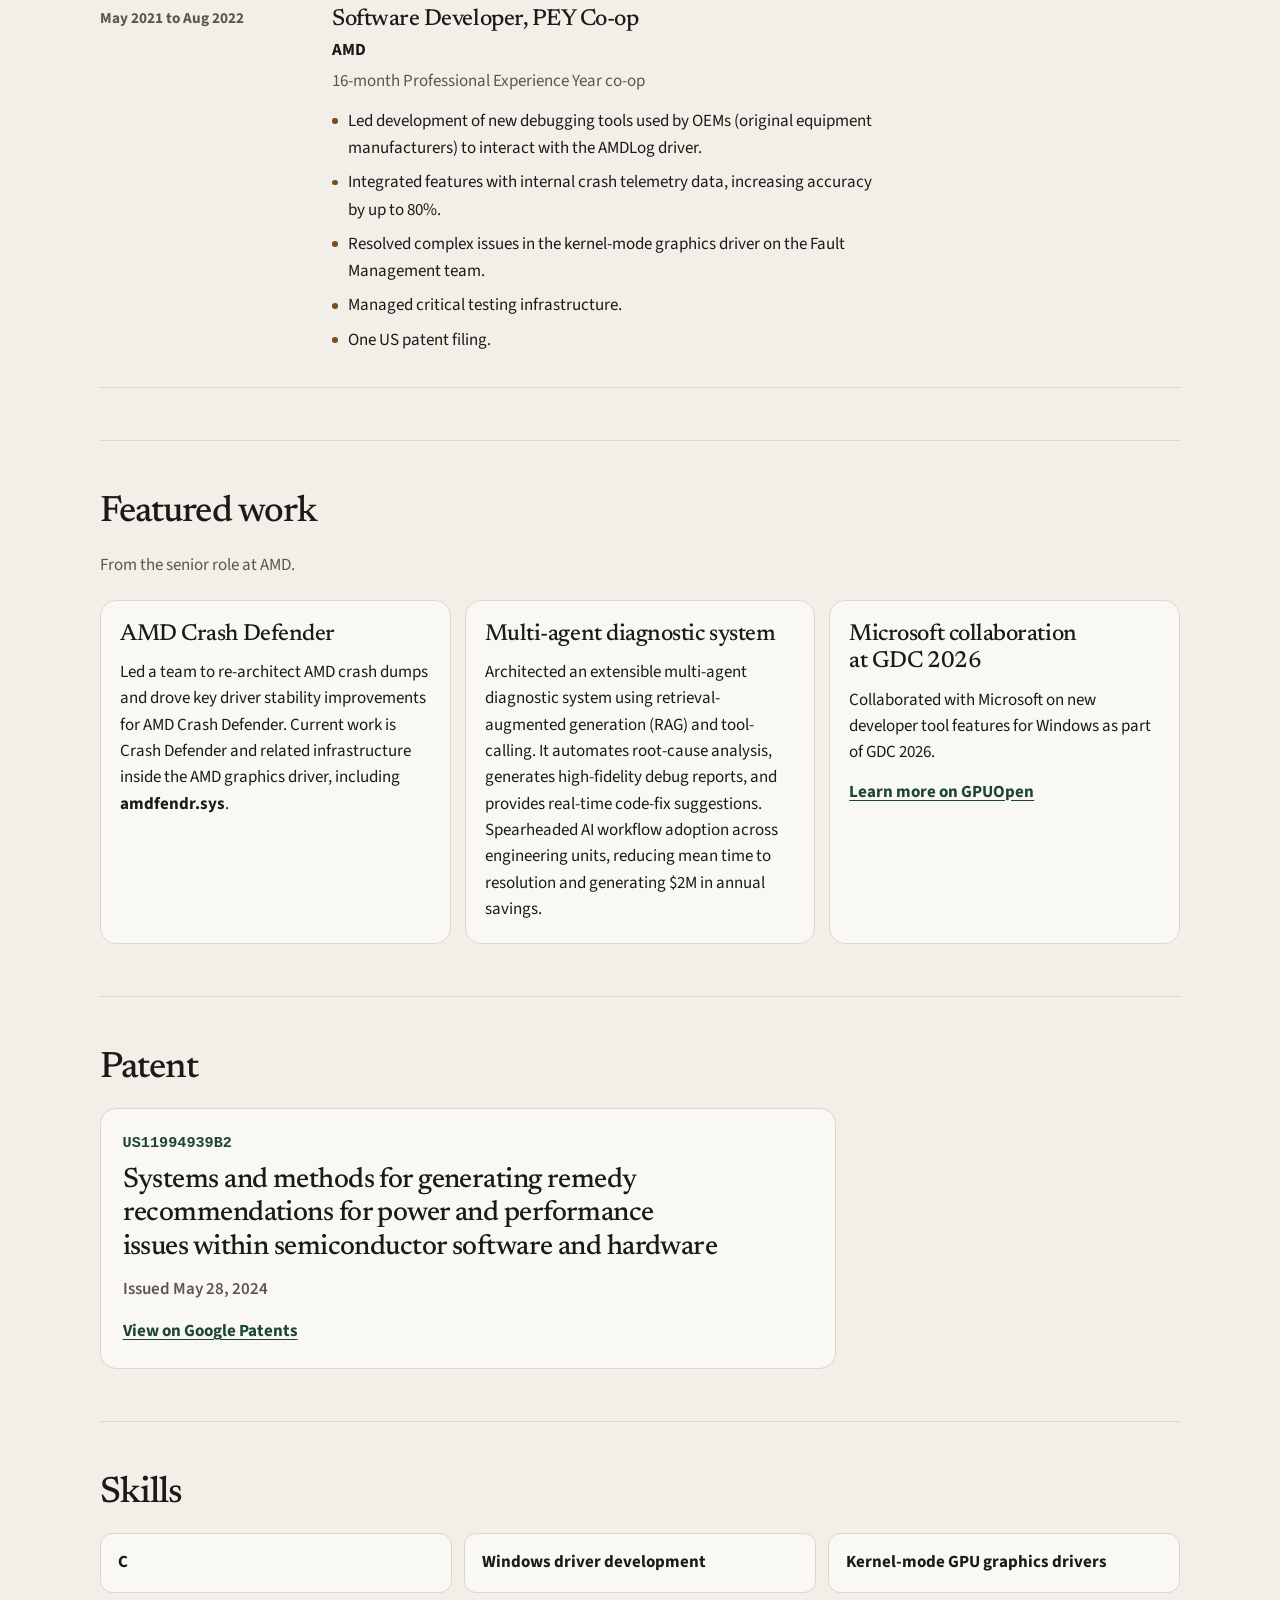
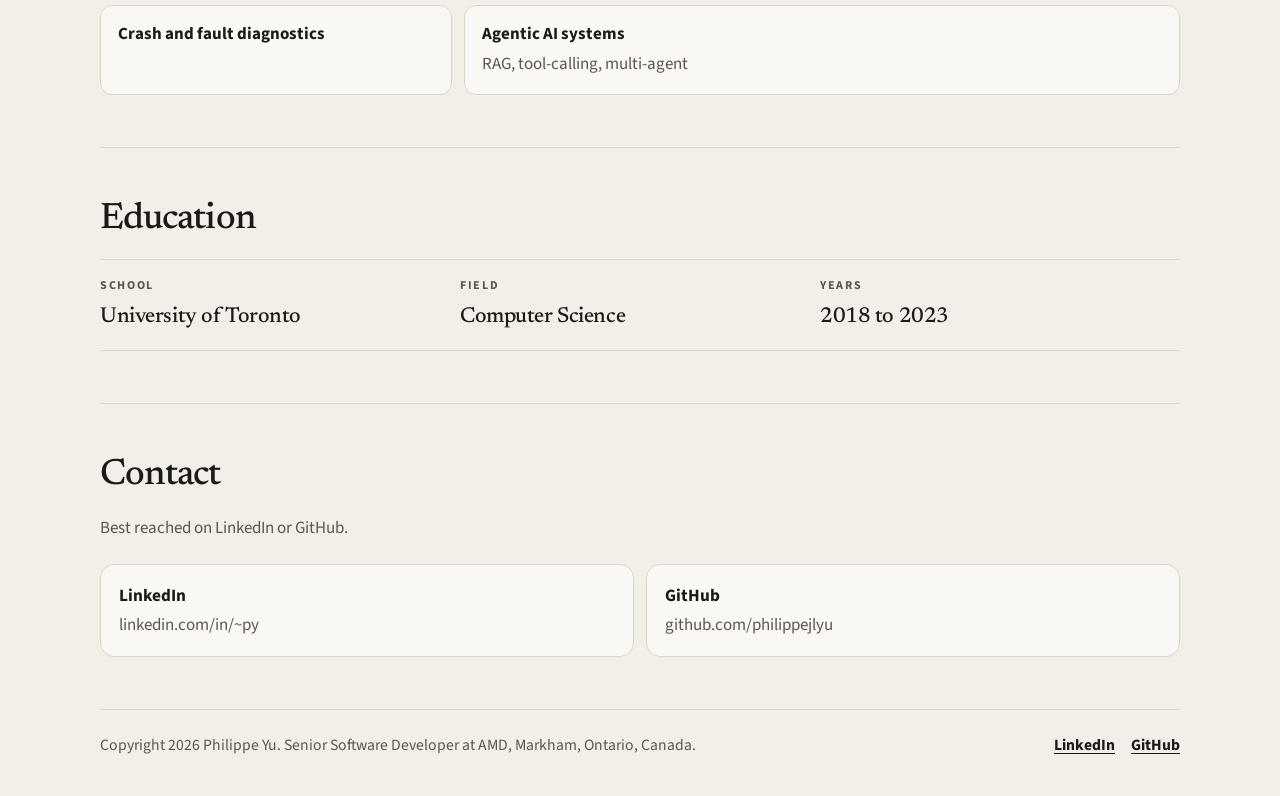
==== commit 1f6d770b: "Split the AMD roles back into separate experience entries. Senior Software Developer and Software De" ====
--- a/index.html
+++ b/index.html
@@ -137,46 +137,44 @@
       <section id="experience" class="section" aria-labelledby="experience-heading">
         <div class="wrap">
           <h2 id="experience-heading">Experience</h2>
-          <div class="roles">
-            <article class="role">
-              <header class="role-head">
-                <div class="role-title">
-                  <h3>Senior Software Developer</h3>
-                  <p class="when"><time datetime="2025-07">Jul 2025</time> to Present</p>
-                </div>
-                <div class="role-where">
-                  <p class="role-org">AMD</p>
-                  <p class="role-place">Markham, Ontario, Canada</p>
-                </div>
-              </header>
-              <p class="promotion">Promoted from Software Development Engineer 2, <time datetime="2023-06">Jun 2023</time> to <time datetime="2025-07">Jul 2025</time>.</p>
-              <ul class="role-list" role="list">
-                <li>Architected an extensible multi-agent diagnostic system using RAG and tool-calling to automate root-cause analysis, generate high-fidelity debug reports, and provide real-time code-fix suggestions.</li>
-                <li>Spearheaded AI workflow adoption across engineering units, reducing mean time to resolution and generating $2M in annual savings.</li>
-                <li>Led a team to re-architect AMD crash dumps and drove key driver stability improvements for AMD Crash Defender.</li>
-                <li>Collaborated with Microsoft on new developer tool features for Windows as part of <a href="https://gpuopen.com/learn/amd-microsoft-gdc-2026/" target="_blank" rel="noopener noreferrer">GDC 2026</a><span class="sr-only"> (opens in a new tab)</span>.</li>
-              </ul>
-            </article>
-            <article class="role">
-              <header class="role-head">
-                <div class="role-title">
-                  <h3>Software Developer, PEY Co-op</h3>
-                  <p class="when"><time datetime="2021-05">May 2021</time> to <time datetime="2022-08">Aug 2022</time></p>
-                </div>
-                <div class="role-where">
-                  <p class="role-org">AMD</p>
-                </div>
-              </header>
-              <p class="role-note">16-month Professional Experience Year co-op</p>
-              <ul class="role-list" role="list">
-                <li>Led development of new debugging tools used by OEMs (original equipment manufacturers) to interact with the AMDLog driver.</li>
-                <li>Integrated features with internal crash telemetry data, increasing accuracy by up to 80%.</li>
-                <li>Resolved complex issues in the kernel-mode graphics driver on the Fault Management team.</li>
-                <li>Managed critical testing infrastructure.</li>
-                <li>One US patent filing.</li>
-              </ul>
-            </article>
-          </div>
+          <p class="lede">Roles at AMD, most recent first.</p>
+          <ol class="timeline" role="list">
+            <li>
+              <p class="when"><time datetime="2025-07">Jul 2025</time> to Present</p>
+              <article>
+                <h3>Senior Software Developer</h3>
+                <p class="where">AMD, Markham, Ontario, Canada</p>
+                <ul class="role-list" role="list">
+                  <li>Architected an extensible multi-agent diagnostic system using RAG and tool-calling to automate root-cause analysis, generate high-fidelity debug reports, and provide real-time code-fix suggestions.</li>
+                  <li>Spearheaded AI workflow adoption across engineering units, reducing mean time to resolution and generating $2M in annual savings.</li>
+                  <li>Led a team to re-architect AMD crash dumps and drove key driver stability improvements for AMD Crash Defender.</li>
+                  <li>Collaborated with Microsoft on new developer tool features for Windows as part of <a href="https://gpuopen.com/learn/amd-microsoft-gdc-2026/" target="_blank" rel="noopener noreferrer">GDC 2026</a><span class="sr-only"> (opens in a new tab)</span>.</li>
+                </ul>
+              </article>
+            </li>
+            <li>
+              <p class="when"><time datetime="2023-06">Jun 2023</time> to <time datetime="2025-07">Jul 2025</time></p>
+              <article>
+                <h3>Software Development Engineer 2</h3>
+                <p class="where">AMD</p>
+              </article>
+            </li>
+            <li>
+              <p class="when"><time datetime="2021-05">May 2021</time> to <time datetime="2022-08">Aug 2022</time></p>
+              <article>
+                <h3>Software Developer, PEY Co-op</h3>
+                <p class="where">AMD</p>
+                <p class="role-note">16-month Professional Experience Year co-op</p>
+                <ul class="role-list" role="list">
+                  <li>Led development of new debugging tools used by OEMs (original equipment manufacturers) to interact with the AMDLog driver.</li>
+                  <li>Integrated features with internal crash telemetry data, increasing accuracy by up to 80%.</li>
+                  <li>Resolved complex issues in the kernel-mode graphics driver on the Fault Management team.</li>
+                  <li>Managed critical testing infrastructure.</li>
+                  <li>One US patent filing.</li>
+                </ul>
+              </article>
+            </li>
+          </ol>
         </div>
       </section>
 
--- a/styles.css
+++ b/styles.css
@@ -434,77 +434,45 @@
   margin-top: 1.1rem;
 }
 
-.roles {
-  display: flex;
-  flex-direction: column;
-}
-
-.role {
-  padding-bottom: 2.15rem;
-  margin-bottom: 2.15rem;
+.timeline {
+  margin-top: 0.25rem;
+}
+
+.timeline > li {
+  display: grid;
+  grid-template-columns: 1fr;
+  gap: 0.3rem;
+  padding: 1.4rem 0;
+  border-top: 1px solid var(--line);
+}
+
+.timeline > li:last-child {
   border-bottom: 1px solid var(--line);
 }
 
-.role:last-child {
-  margin-bottom: 0;
-  padding-bottom: 0;
-  border-bottom: 0;
-}
-
-.role-head {
-  display: flex;
-  flex-wrap: wrap;
-  justify-content: space-between;
-  align-items: flex-start;
-  gap: 0.85rem 2rem;
-}
-
-.role-org {
-  font-family: var(--serif);
+.when {
+  color: var(--muted);
+  font-weight: 700;
+  font-variant-numeric: tabular-nums;
+  font-size: 0.95rem;
+}
+
+.timeline h3 {
   font-size: 1.45rem;
-  font-weight: 500;
-  letter-spacing: -0.02em;
-  line-height: 1.1;
-}
-
-.role-place {
-  margin-top: 0.28rem;
+}
+
+.where {
+  margin-top: 0.2rem;
+  font-weight: 700;
+}
+
+.role-note {
+  margin-top: 0.25rem;
   color: var(--muted);
-  font-weight: 600;
-}
-
-.role h3 {
-  font-size: clamp(1.55rem, 2.4vw, 2rem);
-}
-
-.when {
-  margin-top: 0.4rem;
-  color: var(--brass);
-  font-weight: 700;
-  font-variant-numeric: tabular-nums;
-}
-
-.promotion {
-  margin-top: 1.05rem;
-  padding-left: 0.9rem;
-  border-left: 2px solid var(--accent);
-  max-width: 68ch;
-  color: var(--ink);
-  font-family: var(--sans);
-  font-style: normal;
-  font-weight: 400;
-  font-size: 1.0625rem;
-  line-height: 1.6;
-}
-
-.role-note {
-  margin-top: 0.95rem;
-  color: var(--muted);
-  font-weight: 600;
 }
 
 .role-list {
-  margin-top: 1.15rem;
+  margin-top: 0.8rem;
   max-width: 68ch;
 }
 
@@ -737,10 +705,13 @@
     background: var(--brass);
     vertical-align: 0.08em;
   }
-
-  .role-where {
-    padding-top: 0.4rem;
-    text-align: right;
+}
+
+@media (min-width: 800px) {
+  .timeline > li {
+    grid-template-columns: 12.5rem minmax(0, 1fr);
+    gap: 0.4rem 2rem;
+    padding: 1.6rem 0;
   }
 }
 
@@ -801,7 +772,6 @@
   body,
   .site-header,
   .work-card,
-  .role,
   .skills li,
   .patent,
   .contact-list a,
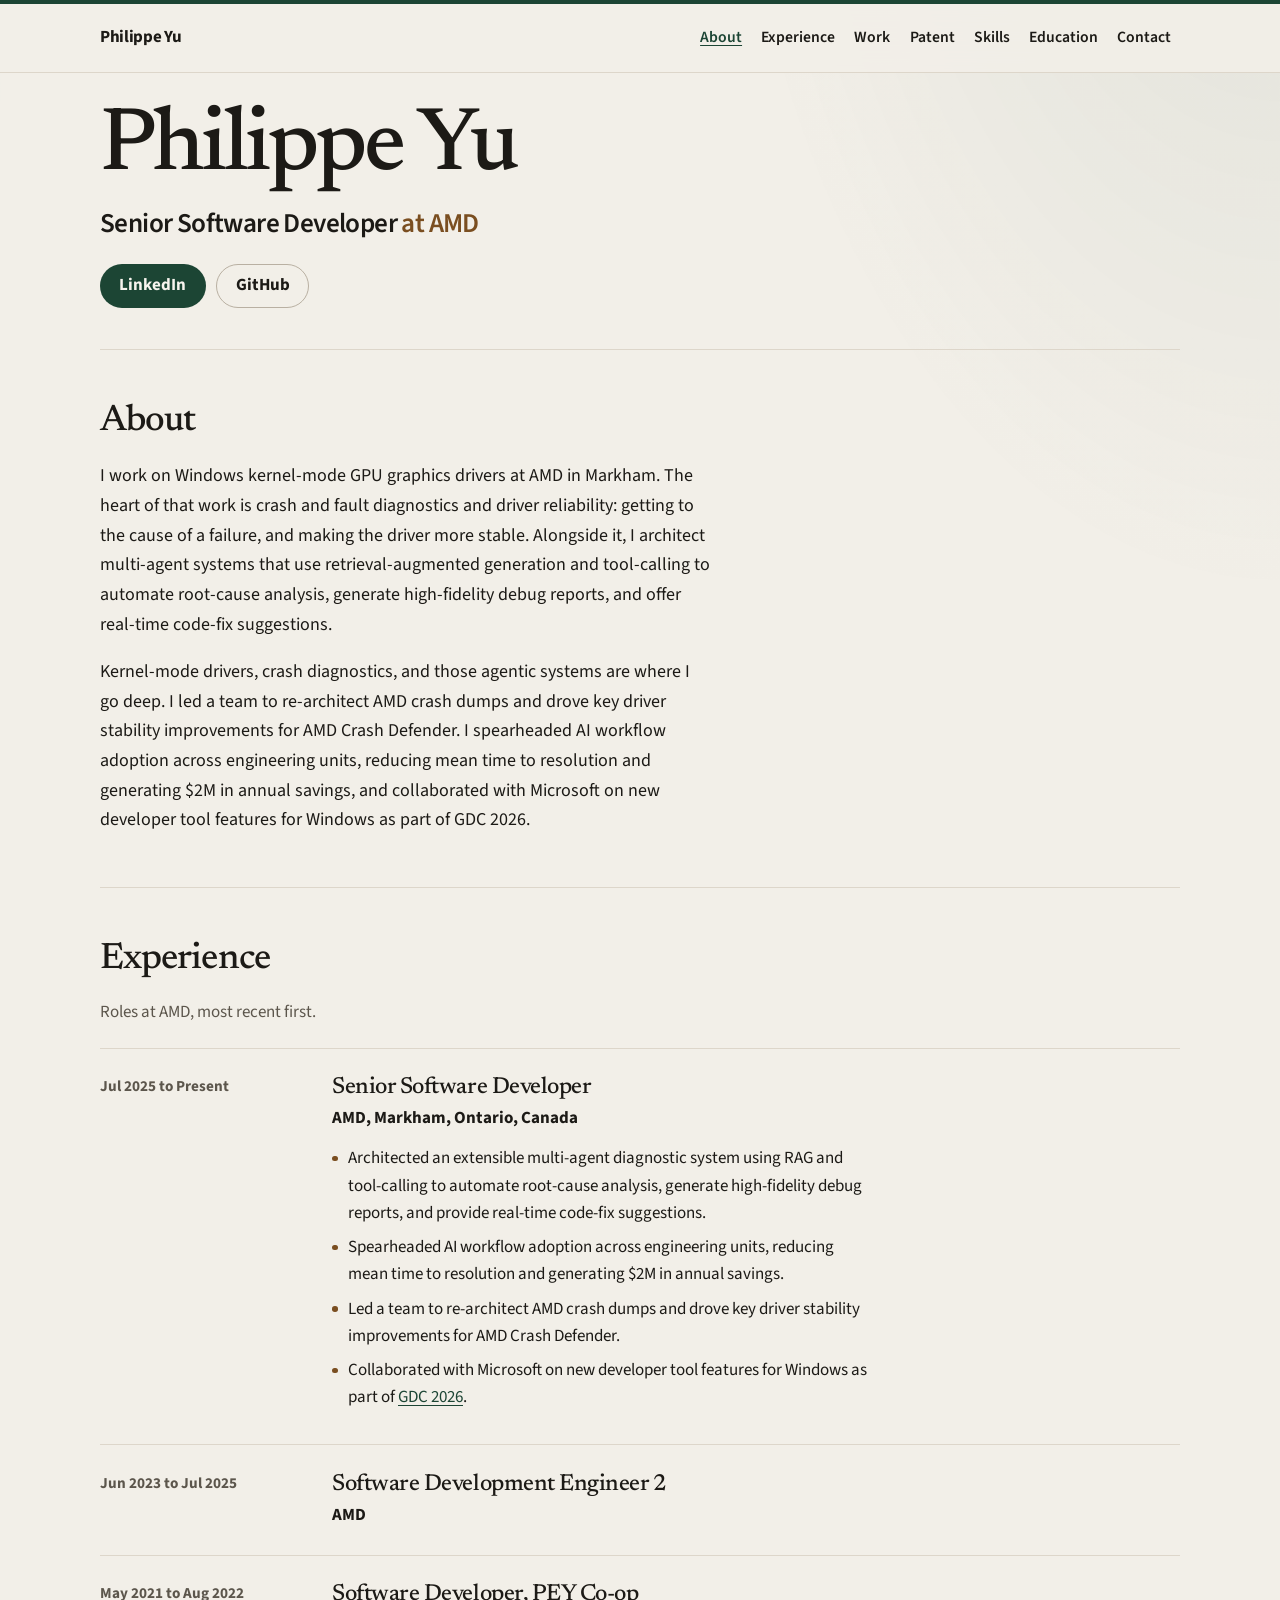
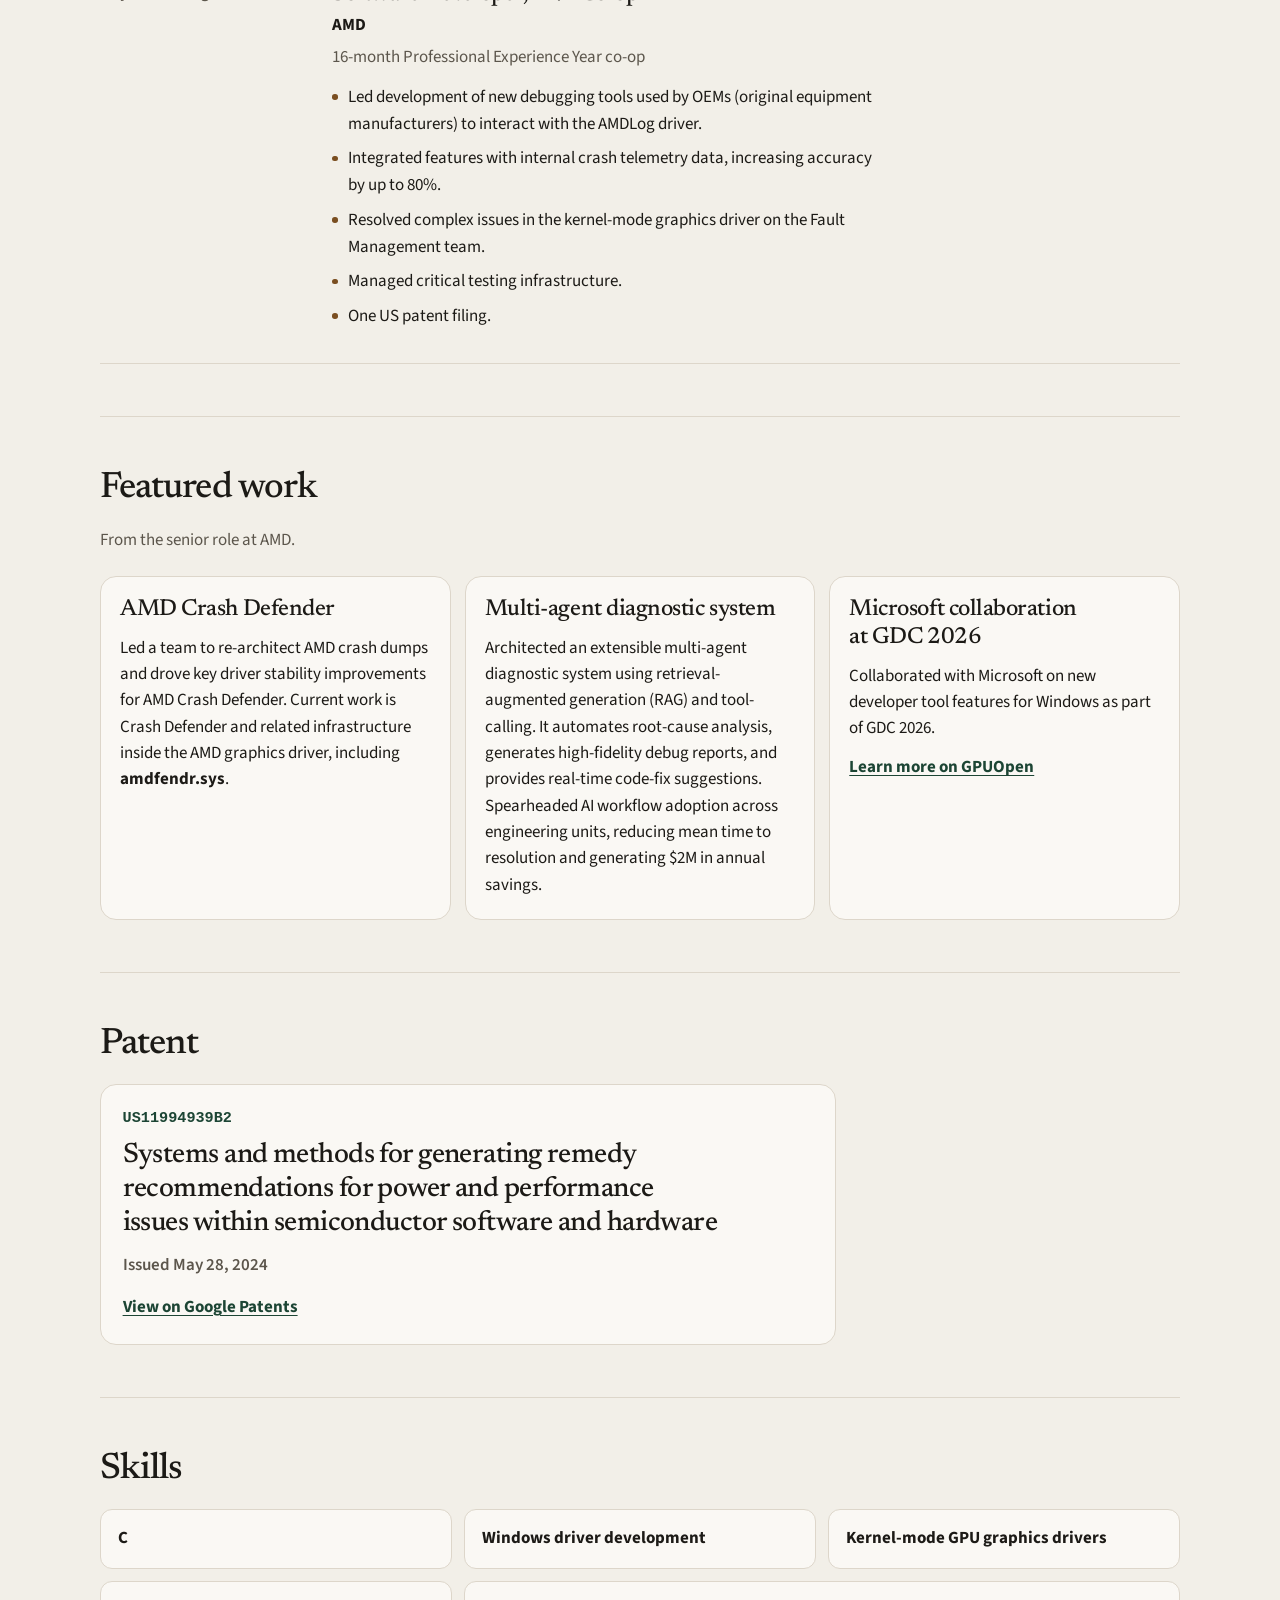
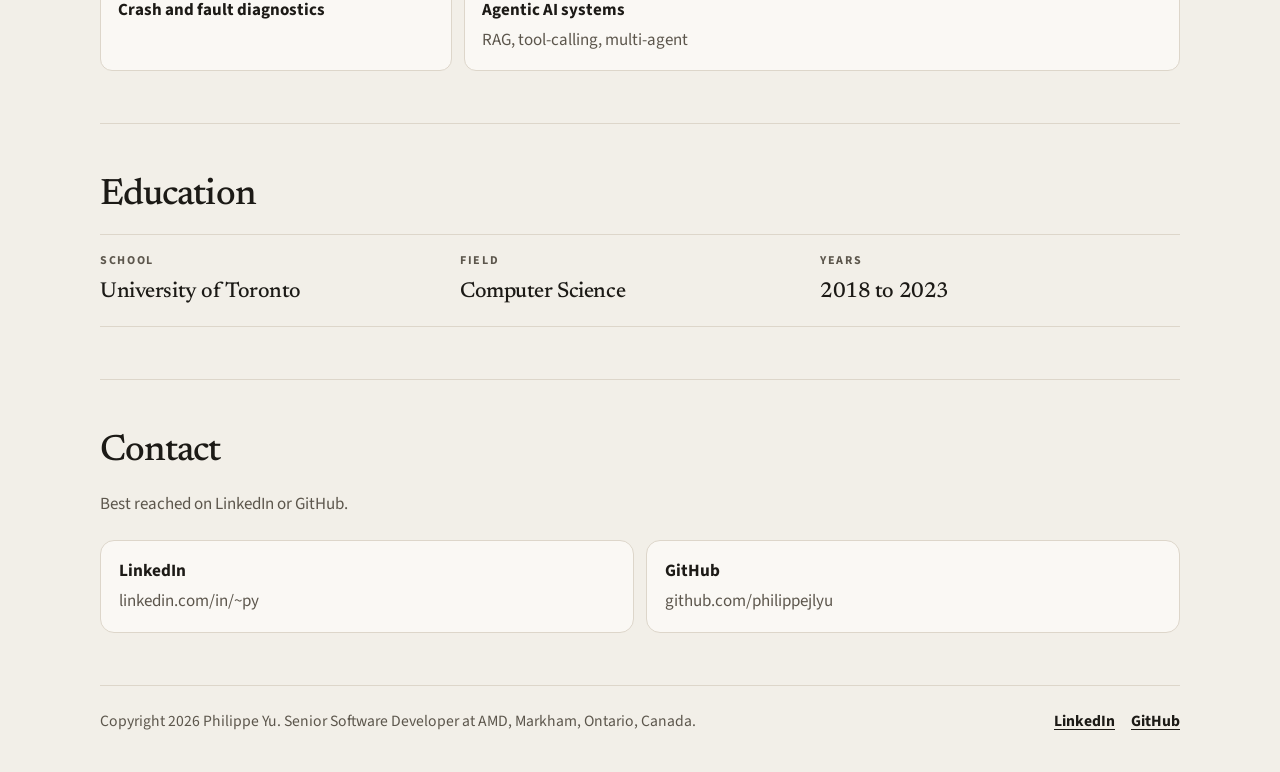
==== commit 9ae957fb: "Remove the location and date row from the masthead. The hero is the name, the AMD title, and the Lin" ====
--- a/index.html
+++ b/index.html
@@ -111,15 +111,9 @@
             <span class="name">Philippe Yu</span>
             <span class="hero-role">Senior Software Developer <span class="at">at AMD</span></span>
           </h1>
-          <div class="hero-bar">
-            <div class="hero-facts">
-              <p class="org">Markham, Ontario, Canada</p>
-              <p class="tenure"><time datetime="2025-07">Jul 2025</time> to Present</p>
-            </div>
-            <div class="hero-actions">
-              <a class="button button-primary" href="https://www.linkedin.com/in/~py" rel="me noopener noreferrer" target="_blank">LinkedIn<span class="sr-only"> (opens in a new tab)</span></a>
-              <a class="button button-secondary" href="https://github.com/philippejlyu" rel="me noopener noreferrer" target="_blank">GitHub<span class="sr-only"> (opens in a new tab)</span></a>
-            </div>
+          <div class="hero-actions">
+            <a class="button button-primary" href="https://www.linkedin.com/in/~py" rel="me noopener noreferrer" target="_blank">LinkedIn<span class="sr-only"> (opens in a new tab)</span></a>
+            <a class="button button-secondary" href="https://github.com/philippejlyu" rel="me noopener noreferrer" target="_blank">GitHub<span class="sr-only"> (opens in a new tab)</span></a>
           </div>
         </div>
       </section>
--- a/styles.css
+++ b/styles.css
@@ -327,41 +327,11 @@
   color: var(--brass);
 }
 
-.hero-bar {
-  display: flex;
-  flex-wrap: wrap;
-  align-items: center;
-  justify-content: space-between;
-  gap: 1rem 1.75rem;
-  margin-top: 1.85rem;
-  padding-top: 1.05rem;
-  border-top: 1px solid var(--line);
-}
-
-.hero-facts {
-  display: flex;
-  flex-direction: column;
-  gap: 0.15rem;
-}
-
-.org,
-.tenure {
-  font-weight: 600;
-  font-variant-numeric: tabular-nums;
-}
-
-.org {
-  color: var(--muted);
-}
-
-.tenure {
-  color: var(--ink);
-}
-
 .hero-actions {
   display: flex;
   flex-wrap: wrap;
   gap: 0.65rem;
+  margin-top: 1.45rem;
 }
 
 .button {
@@ -688,23 +658,6 @@
   .contact-list {
     grid-template-columns: 1fr 1fr;
   }
-
-  .hero-facts {
-    flex-direction: row;
-    align-items: baseline;
-    gap: 0.85rem;
-  }
-
-  .tenure::before {
-    content: "";
-    display: inline-block;
-    width: 0.32rem;
-    height: 0.32rem;
-    margin-right: 0.85rem;
-    border-radius: 50%;
-    background: var(--brass);
-    vertical-align: 0.08em;
-  }
 }
 
 @media (min-width: 800px) {
@@ -712,12 +665,6 @@
     grid-template-columns: 12.5rem minmax(0, 1fr);
     gap: 0.4rem 2rem;
     padding: 1.6rem 0;
-  }
-}
-
-@media (max-width: 699px) {
-  .hero-actions {
-    width: 100%;
   }
 }
 
